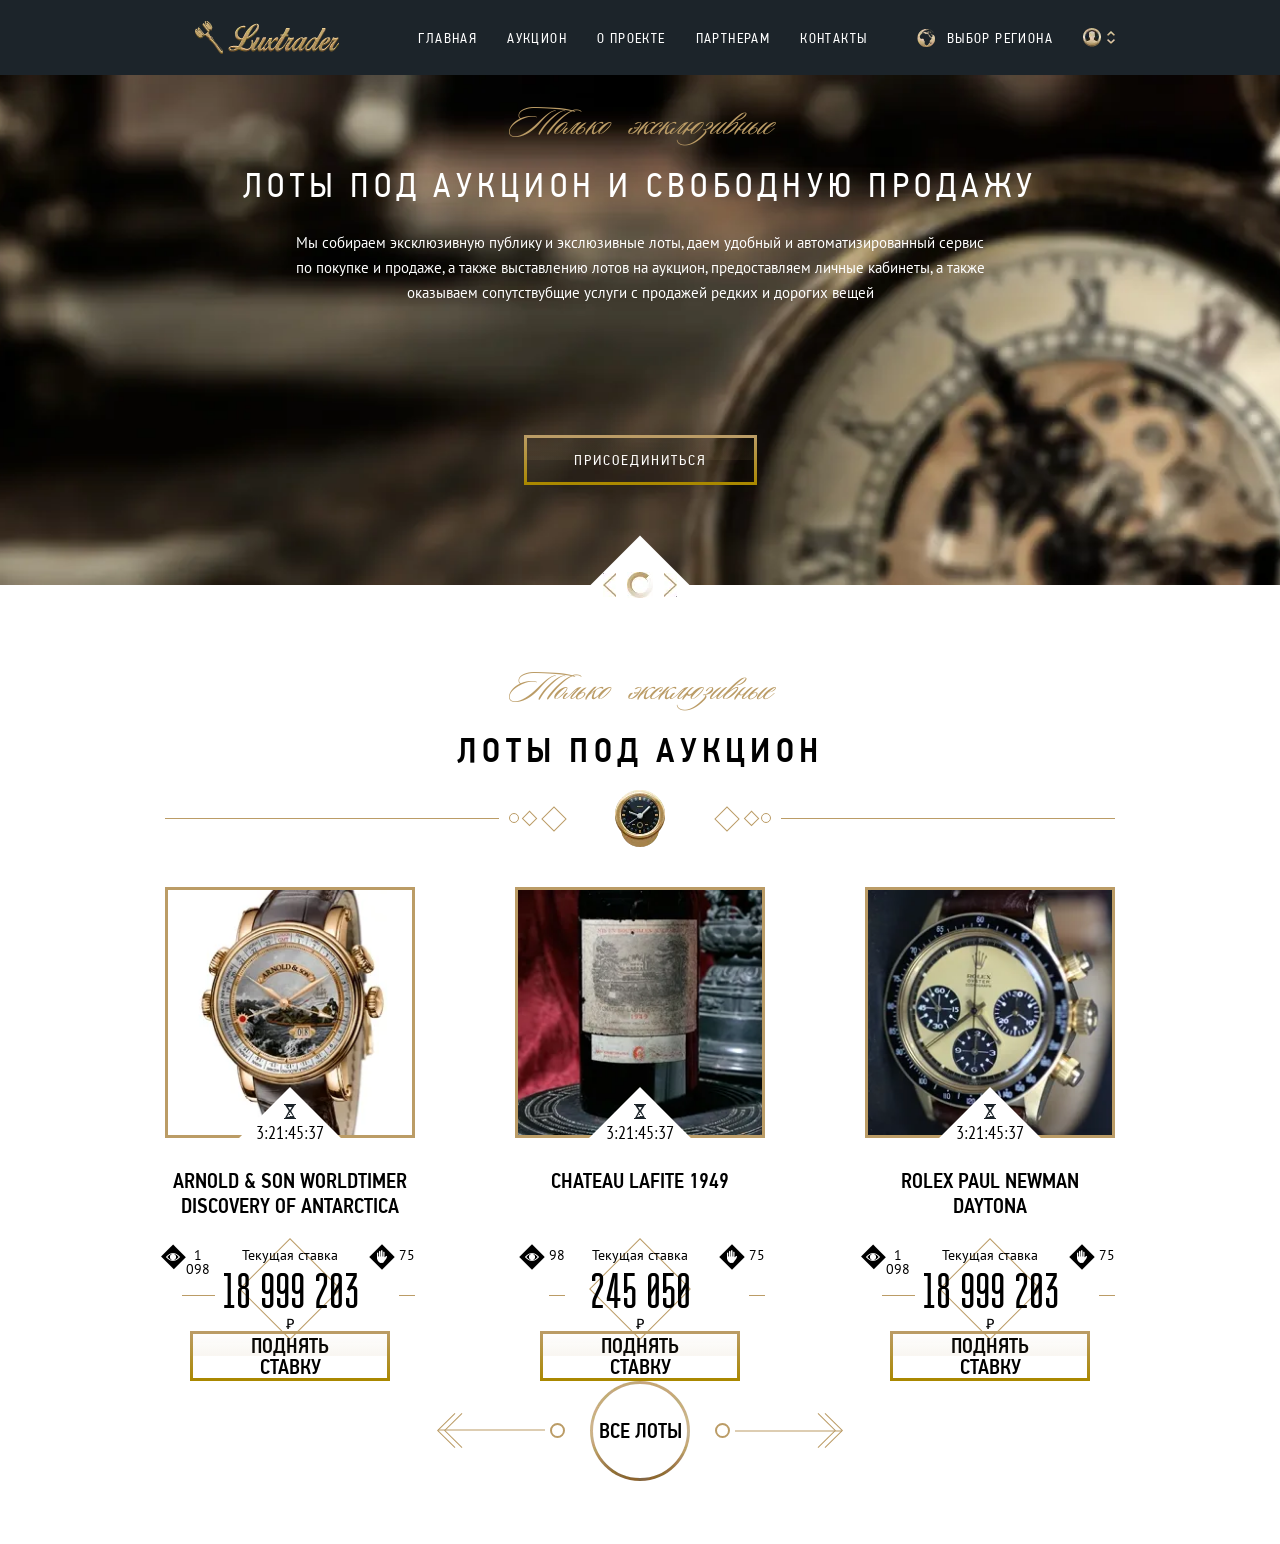
==== landing4/index.html @ 1652ad8d "commit 1" ====
<!DOCTYPE html><html lang="ru"><head>	<meta charset="utf-8">	<title>Portfolio. Landing 4. Главная</title>	<meta content="width=device-width, initial-scale=1" name="viewport">	<meta content="ie=edge" http-equiv="x-ua-compatible">	<link rel="stylesheet" href="css/style.min.css"></head><body>	<div class="wrapper">		<!-- === ЛАВНЫЙ БЛОК МЕНЮ === --><header class="header">	<!-- === задаем ограничивающий контейнер === -->	<div class="header__container _container">		<!-- === бургер переместили сюда, т.к. он должен жить вместе с блоком header -->		<div class="icon-menu">			<span></span>			<span></span>			<span></span>		</div>		<!-- === блок - логотип -->		<a href="" class="header__logo"><picture><source srcset="img/logo.webp" type="image/webp"><img src="img/logo.png" alt=""></picture></a>		<!-- === МЕНЮ -->		<div class="header__menu menu">			<nav class="menu__body">				<ul class="menu__list">					<li><a href="" class="menu__link">Главная</a></li>					<li><a href="" class="menu__link">Аукцион</a></li>					<li><a href="" class="menu__link">О проекте</a></li>					<li><a href="" class="menu__link">Партнерам</a></li>					<li><a href="" class="menu__link">Контакты</a></li>				</ul>			</nav>		</div>		<!-- === МЕНЮ -->		<!-- === БЛОК ДЕЙСТВИЙ -->		<div class="header__actions actions-header">			<!-- обернули текст в  -->			<a data-move="menu__body,1,767" href="" class="actions-header__region"><span>Выбор региона</span></a>			<!-- === ВНУТРЕННИЙ БЛОК "ПОЛЬЗОВАТЕЛЬ" -->			<div class="actions-header__user user-header">				<div class="user-header__icon">					<picture><source srcset="img/icons/user.webp" type="image/webp"><img src="img/icons/user.png" alt=""></picture>				</div>				<!-- меню стоит по контейнеру поэтому смещено вправо на 10пх -->				<ul class="user-header__menu">					<li><a href="" class="user-header__link user-header__link_1">Выбор региона</a></li>					<li><a href="" class="user-header__link user-header__link_2">Личный кабинет</a></li>					<li><a href="" class="user-header__link user-header__link_3">Мои ставки</a></li>					<li><a href="" class="user-header__link user-header__link_4">Мои лоты</a></li>				</ul>			</div>			<!-- / === БЛОК ПОЛЬЗОВАТЕЛЬ -->		</div>		<!-- === / БЛОК ДЕЙСТВИЙ -->	</div>	<!-- === / КОНТЕЙНЕР --></header>		<main class="page">			<div class="main-slider">	<div class="main-slider__body _swiper">		<div class="main-slider__item item-main-slider">			<div class="item-main-slider__content">				<div class="item-main-slider__container _container">					<div class="title">						<div class="title__item">Только эксклюзивные</div>						<div class="title__main title__main_w title__main_regular">Лоты под аукцион и свобоДную продажу</div>					</div>					<div class="item-main-slider__text">Мы собираем эксклюзивную публику и экслюзивные лоты, даем удобный и						автоматизированный сервис по покупке и продаже, а также выставлению лотов на аукцион, предоставляем						личные кабинеты, а также оказываем сопутствубщие услуги с продажей редких и дорогих вещей </div>					<a href="" class="item-main-slider__btn btn"><span							class="btn__body"><span>Присоединиться</span></span></a>				</div>			</div>			<div class="item-main-slider__bg _ibg">				<picture><source srcset="img/main_slider/01.webp" type="image/webp"><img src="img/main_slider/01.jpg" alt=""></picture>			</div>		</div>		<div class="main-slider__item item-main-slider">			<div class="item-main-slider__content">				<div class="item-main-slider__container _container">					<div class="title">						<div class="title__item">Только эксклюзивные</div>						<div class="title__main title__main_w title__main_regular">Лоты под аукцион и свобоДную продажу</div>					</div>					<div class="item-main-slider__text">Мы собираем эксклюзивную публику и экслюзивные лоты, даем удобный и						автоматизированный сервис по покупке и продаже, а также выставлению лотов на аукцион, предоставляем						личные кабинеты, а также оказываем сопутствубщие услуги с продажей редких и дорогих вещей Мы собираем						эксклюзивную публику и экслюзивные лоты, даем удобный и автоматизированный сервис по покупке и						продаже, а также выставлению лотов на аукцион, предоставляем личные кабинеты, а также оказываем						сопутствубщие услуги с продажей редких и дорогих вещей</div>					<a href="" class="item-main-slider__btn btn"><span							class="btn__body"><span>Присоединиться</span></span></a>				</div>			</div>			<div class="item-main-slider__bg _ibg">				<picture><source srcset="img/main_slider/01.webp" type="image/webp"><img src="img/main_slider/01.jpg" alt=""></picture>			</div>		</div>	</div>	<div class="main-slider__control control-main-slider">		<div class="control-main-slider__arrow control-main-slider__arrow_prev"></div>		<div class="control-main-slider__decor">			<picture><source srcset="img/icons/rotate.webp" type="image/webp"><img src="img/icons/rotate.png" alt=""></picture>		</div>		<div class="control-main-slider__arrow control-main-slider__arrow_next"></div>	</div></div>			<div class="lots">	<div class="lots__container _container">		<div class="lots__header block-header">			<div class="block-header__title title">				<div class="title__item">Только эксклюзивные</div>				<div class="title__main">Лоты под аукцион</div>			</div>			<div class="block-header__decor block-decor">				<!-- два объекта с псеводоэлементами один для наружных 2, спан для внутренних -->				<div class="block-decor__items"><span></span></div>				<div class="block-decor__icon">					<picture><source srcset="img/block-header/01.webp" type="image/webp"><img src="img/block-header/01.png" alt=""></picture>				</div>				<!-- два объекта с псеводоэлементами один для наружных 2, спан для внутренних -->				<div class="block-decor__items"><span></span>				</div>			</div>		</div>		<div class="lots__slider slider-lots">			<div class="slider-lots__body _swiper">				<!-- ===========    СЛАЙД ЛОТ    =========== -->				<div class="slider-lots__slide">					<div class="lot">						<div class="lot__header">							<a href="" class="lot__image _ibg">								<picture><source srcset="img/lots/01.webp" type="image/webp"><img src="img/lots/01.jpg" alt=""></picture>							</a>							<div class="lot__timer timer-lot">								<div class="timer-lot__icon">									<picture><source srcset="img/icons/timer.svg" type="image/webp"><img src="img/icons/timer.svg" alt=""></picture>								</div>								<div class="timer-lot__item">3:21:45:37</div>							</div>						</div>						<a href="" class="lot__title">Arnold & Son Worldtimer discovery of antarctica</a>						<div class="lot__info info-lot">							<div class="info-lot__statistic">								<div class="info-lot__icon">									<picture><source srcset="img/icons/eye.webp" type="image/webp"><img src="img/icons/eye.png" alt=""></picture>								</div>								<div class="info-lot__value">1 098</div>							</div>							<div class="info-lot__current-bet current-bet-info-lot">								<div class="current-bet-info-lot__label">Текущая ставка</div>								<div class="current-bet-info-lot__value">18 999 203</div>								<div class="current-bet-info-lot__currency">Ꝑ</div>							</div>							<div class="info-lot__statistic">								<div class="info-lot__icon">									<picture><source srcset="img/icons/hand.webp" type="image/webp"><img src="img/icons/hand.png" alt=""></picture>								</div>								<div class="info-lot__value">75</div>							</div>						</div>												<a href="" class="lot__btn btn btn_big"><span class="btn__body"><span>ПОДНЯТЬ СТАВКУ</span></span></a>					</div>				</div>				<!-- ======================================= -->				<!-- ===========    СЛАЙД ЛОТ    =========== -->				<div class="slider-lots__slide">					<div class="lot">						<div class="lot__header">							<a href="" class="lot__image _ibg">								<picture><source srcset="img/lots/02.webp" type="image/webp"><img src="img/lots/02.jpg" alt=""></picture>							</a>							<div class="lot__timer timer-lot">								<div class="timer-lot__icon">									<picture><source srcset="img/icons/timer.svg" type="image/webp"><img src="img/icons/timer.svg" alt=""></picture>								</div>								<div class="timer-lot__item">3:21:45:37</div>							</div>						</div>						<a href="" class="lot__title">Chateau Lafite 1949</a>						<div class="lot__info info-lot">							<div class="info-lot__statistic">								<div class="info-lot__icon">									<picture><source srcset="img/icons/eye.webp" type="image/webp"><img src="img/icons/eye.png" alt=""></picture>								</div>								<div class="info-lot__value">98</div>							</div>							<div class="info-lot__current-bet current-bet-info-lot">								<div class="current-bet-info-lot__label">Текущая ставка</div>								<div class="current-bet-info-lot__value">245 050</div>								<div class="current-bet-info-lot__currency">Ꝑ</div>							</div>							<div class="info-lot__statistic">								<div class="info-lot__icon">									<picture><source srcset="img/icons/hand.webp" type="image/webp"><img src="img/icons/hand.png" alt=""></picture>								</div>								<div class="info-lot__value">75</div>							</div>						</div>						<a href="" class="lot__btn btn btn_big"><span class="btn__body"><span>ПОДНЯТЬ СТАВКУ</span></span></a>					</div>				</div>				<!-- ======================================= -->				<!-- ===========    СЛАЙД ЛОТ    =========== -->				<div class="slider-lots__slide">					<div class="lot">						<div class="lot__header">							<a href="" class="lot__image _ibg">								<picture><source srcset="img/lots/03.webp" type="image/webp"><img src="img/lots/03.jpg" alt=""></picture>							</a>							<div class="lot__timer timer-lot">								<div class="timer-lot__icon">									<picture><source srcset="img/icons/timer.svg" type="image/webp"><img src="img/icons/timer.svg" alt=""></picture>								</div>								<div class="timer-lot__item">3:21:45:37</div>							</div>						</div>						<a href="" class="lot__title">Rolex Paul Newman Daytona</a>						<div class="lot__info info-lot">							<div class="info-lot__statistic">								<div class="info-lot__icon">									<picture><source srcset="img/icons/eye.webp" type="image/webp"><img src="img/icons/eye.png" alt=""></picture>								</div>								<div class="info-lot__value">1 098</div>							</div>							<div class="info-lot__current-bet current-bet-info-lot">								<div class="current-bet-info-lot__label">Текущая ставка</div>								<div class="current-bet-info-lot__value">18 999 203</div>								<div class="current-bet-info-lot__currency">Ꝑ</div>							</div>							<div class="info-lot__statistic">								<div class="info-lot__icon">									<picture><source srcset="img/icons/hand.webp" type="image/webp"><img src="img/icons/hand.png" alt=""></picture>								</div>								<div class="info-lot__value">75</div>							</div>						</div>						<a href="" class="lot__btn btn btn_big"><span class="btn__body"><span>ПОДНЯТЬ СТАВКУ</span></span></a>					</div>				</div>				<!-- ======================================= -->			</div>			<!-- ================= конец слайдера ================= -->			<!-- === слайд контроллер -->			<div class="slider-lots__control control-slider-lots">				<div class="control-slider-lots__arrow control-slider-lots__arrow_prev">					<span></span>				</div>				<a href="" class="control-slider-lots__link">Все лоты</a>				<div class="control-slider-lots__arrow control-slider-lots__arrow_next">					<span></span>				</div>			</div>		</div>	</div></div>		</main>			</div>		<!-- <script src="https://code.jquery.com/jquery-3.3.1.min.js"></script> --><script src="js/vendors.min.js"></script><script src="js/app.min.js"></script></body></html>
---- landing4/css/style.min.css ----
@charset "UTF-8";@import url(https://fonts.googleapis.com/css?family=PT+Sans:regular,italic,700&display=swap&subset=cyrillic-ext);@import url(https://fonts.googleapis.com/css?family=PT+Sans+Narrow:regular&display=swap&subset=cyrillic-ext);@font-face{font-family:BravoRGRegular;font-display:swap;src:url(../fonts/BravoRGRegular.woff) format("woff"),url(../fonts/BravoRGRegular.woff2) format("woff2");font-weight:400;font-style:normal}@font-face{font-family:ceremonious;font-display:swap;src:url(../fonts/ceremonious_one.woff) format("woff"),url(../fonts/ceremonious_one.woff2) format("woff2");font-weight:400;font-style:normal}@font-face{font-family:PFDin;font-display:swap;src:url(../fonts/pfdintextcondpro-regular.woff) format("woff"),url(../fonts/pfdintextcondpro-regular.woff2) format("woff2");font-weight:400;font-style:normal}@font-face{font-family:PFDin;font-display:swap;src:url(../fonts/pfdintextcondpro-medium.woff) format("woff"),url(../fonts/pfdintextcondpro-medium.woff2) format("woff2");font-weight:500;font-style:medium}*{padding:0;margin:0;border:0}*,:after,:before{-webkit-box-sizing:border-box;box-sizing:border-box}:active,:focus{outline:0}a:active,a:focus{outline:0}aside,footer,header,nav,section{display:block}body,html{height:100%;min-width:320px}body{line-height:1;font-family:"PT Sans";text-rendering:optimizeLegibility;-ms-text-size-adjust:100%;-moz-text-size-adjust:100%;-webkit-text-size-adjust:100%}button,input,textarea{font-family:"PT Sans"}input::-ms-clear{display:none}button{cursor:pointer}button::-moz-focus-inner{padding:0;border:0}a,a:visited{text-decoration:none}a:hover{text-decoration:none}ul li{list-style:none}img{vertical-align:top}h1,h2,h3,h4,h5,h6{font-weight:inherit;font-size:inherit}body{color:#000;font-size:14px}body.lock{overflow:hidden}.wrapper{width:100%;min-height:100%;overflow:hidden;display:-webkit-box;display:-ms-flexbox;display:flex;-webkit-box-orient:vertical;-webkit-box-direction:normal;-ms-flex-direction:column;flex-direction:column}._container{max-width:970px;margin:0 auto;padding:0 10px 0 10px}.page{padding:75px 0 0 0;-webkit-box-flex:1;-ms-flex:1 1 auto;flex:1 1 auto}.title{text-align:center}.title__item{font-family:ceremonious;color:#bb9c66;font-size:40px;margin:0 0 .5em 0}.title__main{font-family:PFDin;letter-spacing:5.25px;font-size:35px;text-transform:uppercase;font-weight:500;line-height:calc(40 / 35)}.title__main_regular{font-weight:400}.title__main_w{color:#fff}.block-header__title{margin-bottom:20px}.block-decor{display:-webkit-box;display:-ms-flexbox;display:flex;-webkit-box-align:center;-ms-flex-align:center;align-items:center}.block-decor__items{-webkit-box-flex:1;-ms-flex:1 1 auto;flex:1 1 auto;display:-webkit-box;display:-ms-flexbox;display:flex;-webkit-box-align:center;-ms-flex-align:center;align-items:center}.block-decor__items:before{content:"";height:1px;width:100%;background-color:#bb9c66;-webkit-box-flex:1;-ms-flex:1 1 auto;flex:1 1 auto}.block-decor__items:after{content:"";width:18px;height:18px;border:1px solid #bb9c66;-webkit-transform:rotate(-45deg);-ms-transform:rotate(-45deg);transform:rotate(-45deg);-webkit-box-flex:0;-ms-flex:0 0 18px;flex:0 0 18px;margin:0 5px 0 5px}.block-decor__items span{display:-webkit-box;display:-ms-flexbox;display:flex;-webkit-box-align:center;-ms-flex-align:center;align-items:center;margin:0 5px}.block-decor__items span:before{content:"";height:10px;width:10px;border-radius:50%;border:1px solid #bb9c66;-webkit-box-flex:0;-ms-flex:0 0 10px;flex:0 0 10px;margin:0 5px 0 5px}.block-decor__items span:after{content:"";width:10.8px;height:10.8px;border:1px solid #bb9c66;-webkit-transform:rotate(-45deg);-ms-transform:rotate(-45deg);transform:rotate(-45deg);-webkit-box-flex:0;-ms-flex:0 0 10.8px;flex:0 0 10.8px}.block-decor__items:last-child{-webkit-box-orient:horizontal;-webkit-box-direction:reverse;-ms-flex-direction:row-reverse;flex-direction:row-reverse}.block-decor__items:last-child span{-webkit-box-orient:horizontal;-webkit-box-direction:reverse;-ms-flex-direction:row-reverse;flex-direction:row-reverse}.block-decor__icon{text-align:center;-webkit-box-flex:0;-ms-flex:0 0 145px;flex:0 0 145px}.block-decor__icon img{max-width:70px}.row:after{display:block;content:"";clear:both}.rub:after{content:"₽"}.noselect{-webkit-touch-callout:none;-webkit-user-select:none;-moz-user-select:none;-ms-user-select:none;user-select:none}ol.counter{list-style-type:none;counter-reset:item}ol.counter li{position:relative;padding:0 0 0 45px}ol.counter li:before{counter-increment:item;content:counter(item);position:absolute;left:0;top:0;color:#818181;font-size:14px;font-weight:700;text-align:center;line-height:26px;border-radius:50%;width:28px;height:28px;border:1px solid #4274bb}.ellipsis{display:block;overflow:hidden;width:100%;white-space:nowrap;-o-text-overflow:ellipsis;text-overflow:ellipsis}.es{overflow:hidden;white-space:nowrap;-o-text-overflow:ellipsis;text-overflow:ellipsis}.table{display:table;font-size:0;width:100%}.trow{display:table-row}.cell{display:table-cell}.cell.full{width:100%}._ibg{position:relative}._ibg img{position:absolute;width:100%;height:100%;top:0;left:0;-o-object-fit:cover;object-fit:cover}body.ie ._ibg{background-position:center;background-size:cover;background-repeat:no-repeat}body.ie ._ibg img{width:0;height:0;opacity:0;visibility:hidden}.video{position:relative;overflow:hidden;height:0;padding-bottom:56.25%}.video embed,.video iframe,.video object,.video video{position:absolute;top:0;left:0;width:100%;height:100%}.videobg embed,.videobg iframe,.videobg object,.videobg video{position:fixed;top:50%;left:50%;min-width:100%;min-height:100%;width:auto;height:auto;z-index:-100;-webkit-transform:translateX(-50%) translateY(-50%);-ms-transform:translateX(-50%) translateY(-50%);transform:translateX(-50%) translateY(-50%);background-size:cover}.moretext{overflow:hidden}.moretext__more{cursor:pointer}.moretext__more span{font-style:normal}.moretext__more span:first-child{display:block}.moretext__more span:last-child{display:none}.moretext__more.active span{font-style:normal}.moretext__more.active span:first-child{display:none}.moretext__more.active span:last-child{display:block}.graystyle{-webkit-transition:all .8s ease 0s;-o-transition:all .8s ease 0s;transition:all .8s ease 0s;filter:grayscale(1);-webkit-filter:grayscale(1);-moz-filter:grayscale(1);-o-filter:grayscale(1)}.graystyleoff{filter:grayscale(0);-webkit-filter:grayscale(0);-moz-filter:grayscale(0);-o-filter:grayscale(0)}.slick-slider{position:relative}.slick-slider .slick-list,.slick-slider .slick-track{-webkit-transform:translate3d(0,0,0);-ms-transform:translate3d(0,0,0);transform:translate3d(0,0,0)}.slick-slider .slick-list{position:relative;overflow:hidden;width:100%}.slick-slider .slick-track{position:relative;width:100%;display:-webkit-box;display:-ms-flexbox;display:flex;font-size:0}.slick-slider .slick-slide{position:relative}.tab__item{display:none}.tab__item.active{display:block}.mirror{-webkit-transform:scale(-1,1);-ms-transform:scale(-1,1);transform:scale(-1,1)}.nicescroll-rails{z-index:1000!important}.gm-style-iw-t{opacity:0}.baloon{opacity:1;right:-7px!important;bottom:80px!important}.baloon button{display:none!important}.baloon:after{display:none!important}.baloon-style{display:none}.baloon-content.gm-style-iw{opacity:1;border-radius:0!important;max-width:300px!important;padding:0!important;left:0!important;width:100%!important;overflow:visible!important}.baloon-content.gm-style-iw>.gm-style-iw-d{overflow:hidden!important;max-width:none!important}.baloon-content.gm-style-iw:after{display:none!important}.baloon-close{top:18px!important}.form-row{display:-webkit-box;display:-ms-flexbox;display:flex;font-size:0;margin:0 -15px}.form__column{padding:0 15px}.btn{position:relative;display:inline-block}.btn:after,.btn:before{position:absolute;left:0;width:100%;height:3px;content:""}.btn:before{top:0;background-color:#bb9c66}.btn:after{bottom:0;background-color:#a80}.btn__body:after,.btn__body:before{content:"";position:absolute;top:0;height:100%;width:3px;background-image:-webkit-gradient(linear,left bottom,left top,from(#a80),to(#bb9c66));background-image:-o-linear-gradient(bottom,#a80 0,#bb9c66 100%);background-image:linear-gradient(to top,#a80 0,#bb9c66 100%)}.btn__body:before{left:0}.btn__body:after{right:0}.btn__body span{color:#fff;font-size:15px;font-family:PFDin;text-transform:uppercase;letter-spacing:2px;display:-webkit-box;display:-ms-flexbox;display:flex;-webkit-box-pack:center;-ms-flex-pack:center;justify-content:center;-webkit-box-align:center;-ms-flex-align:center;align-items:center;padding:0 50px;position:relative;min-height:50px}.btn__body span:after{content:"";height:50%;opacity:.09;-webkit-transition:all .5s ease 0s;-o-transition:all .5s ease 0s;transition:all .5s ease 0s;background-image:-webkit-gradient(linear,left bottom,left top,from(#bb9c66),to(rgba(187,156,102,0)));background-image:-o-linear-gradient(bottom,#bb9c66 0,rgba(187,156,102,0) 100%);background-image:linear-gradient(to top,#bb9c66 0,rgba(187,156,102,0) 100%);top:0;left:0;position:absolute;width:100%}.btn_big .btn__body span{letter-spacing:0;font-size:21px;color:#000;font-weight:500}.btn.fw{width:100%}.select-block{position:relative}.select__label{z-index:2;position:absolute;top:-8px;background-color:#f7f7f7;padding:0 5px;color:#979797;font-weight:600;font-size:13px;line-height:16px;left:20px}.select{position:relative;cursor:pointer}.select .select-title{z-index:1;width:100%;height:55px;border:1px solid #dedede;position:relative;background-color:#fff}.select .select-title__arrow{position:absolute;top:0;right:0;width:45px;height:100%;background:url(../img/icons/select-arrow.svg) center no-repeat}.select .select-title__value{color:#000;font-weight:700;font-size:18px;line-height:53px;display:block;overflow:hidden;padding:0 45px 0 25px;white-space:nowrap;text-transform:none;-o-text-overflow:ellipsis;text-overflow:ellipsis}.select .select-options{position:absolute;z-index:10;top:54px;display:none;overflow:hidden;min-width:100%;background-color:#fff;border:1px solid #dedede;padding:10px 20px 10px 25px}.select .select-options-scroll{max-height:80px;overflow:auto}.select .select-options-list{padding:0}.select .select-options__value{color:#000;font-size:20px;margin:0 0 15px 0}.select .select-options__value:last-child{margin:0}.select .select-options__value:hover{color:#000}input[type=email],input[type=tel],input[type=text],textarea{-webkit-appearance:none;-moz-appearance:none;appearance:none}.input{border-radius:0!important;width:100%;display:block;padding:0 20px}textarea.input{resize:none;padding:0 0}.check{position:relative;padding-left:25px;color:#5f5f5f;line-height:18px;cursor:pointer}.check input{display:none}.check:before{content:"";left:0;top:0;width:18px;height:18px;border:1px solid #a3a3a3;position:absolute}.check.active:before{background:url(../img/icons/check.png) center no-repeat}.option{position:relative;cursor:pointer;padding-left:25px;line-height:16px;margin-bottom:10px;font-size:15px;font-weight:300}.option:last-child{margin-bottom:0}.option input{display:none}.option:before{position:absolute;left:0;top:0;width:16px;height:16px;content:"";border:1px solid #7f7f7f;border-radius:50%}.option.active:before{background:url(../img/icons/option.png) center no-repeat}.rating-block{display:table;font-size:0}.rating{display:inline-block;position:relative;vertical-align:middle}.rating.edit .star{cursor:pointer}.rating .star{width:17px;height:14px;display:inline-block;position:relative;z-index:3}.rating__line{position:absolute;width:85px;height:14px;top:0;left:0;background:url(../img/icons/bg_rating.svg) 0 0 no-repeat;z-index:1;background-size:85px 100%}.rating__activeline{position:absolute;width:0;height:14px;top:0;left:0;background:url(../img/icons/bg_rating_active.svg) 0 0 no-repeat;z-index:2;background-size:85px 100%}.rating__value{display:inline-block;color:#1b3139;font-size:14px;line-height:13px;vertical-align:middle}.quantity{position:relative;width:73px;height:47px;border:1px solid #cfcfcf;background-color:#fff}.quantity__input{height:45px;width:50px;text-align:center;color:#101010;font-weight:300}.quantity__btn{position:absolute;top:11px;right:15px;cursor:pointer}.quantity__btn:before{font-size:25px;display:inline-block;line-height:10px;color:#a9a9a9}.quantity__btn:hover:before{color:#da0005}.quantity__btn.dwn{top:25px}.category-params-item-price-table{margin-bottom:25px}.category-params-item-price-table .cell:first-child{padding-right:15px;position:relative}.category-params-item-price-table .cell:first-child:after{content:"-";position:absolute;right:-4px;top:8px;font-size:20px}.category-params-item-price-table .cell:last-child{padding-left:15px}.category-params-item-price-table .cell input{height:37px;border:2px solid #393939;background-color:#fff;text-align:center;font-size:12px;color:#393939;font-weight:500;width:100%}.category-params-item-price-range{margin:0 12px 40px 12px;background-color:#c9cecf;height:2px;position:relative}.category-params-item-price-range .ui-slider-range{background-color:#000;height:2px;position:relative}.category-params-item-price-range .ui-slider-handle{width:23px;height:28px;border:3px solid #fbfbfb;background-color:#ea5922;display:block;position:absolute;top:-14px;margin-left:-12px;cursor:pointer}.category-params-item-price-range .ui-slider-handle span{position:absolute;bottom:-18px;left:50%;width:50px;text-align:center;font-size:10px;margin-left:-25px;font-weight:500;color:#94a6aa}.form__info{position:absolute;width:60px;height:60px;right:0;top:0;line-height:60px;text-align:center;color:#888;z-index:2;font-size:14px}.form-range-line{position:relative;height:5px;border-radius:0 0 4px 4px;background-color:#e0e0e0;margin:-2px 0 0 0}.form-range-line .ui-slider-range{background-color:#093454;height:5px;position:absolute;top:0;left:0;border-radius:0 0 4px 4px}.form-range-line .ui-slider-handle{background:url(../img/icons/range.svg) 0 0 no-repeat;width:28px;height:28px;position:absolute;margin:-9px 0 0 -14px;top:0;left:0;cursor:pointer}.form-range-line .ui-state-hover{background:url(../img/icons/range_a.svg) 0 0 no-repeat}.form-range-values{display:-webkit-box;display:-ms-flexbox;display:flex;font-size:0;-webkit-box-pack:justify;-ms-flex-pack:justify;justify-content:space-between;padding:14px 0 0 0}.form-range-values__item{font-size:12px;color:#888}.header{background-color:#1c242a;position:fixed;width:100%;top:0;left:0;z-index:50}.header__container{position:relative;display:-webkit-box;display:-ms-flexbox;display:flex;-webkit-box-align:center;-ms-flex-align:center;align-items:center;height:75px}.header__logo{position:relative;z-index:2;width:144px}.menu{padding:0 0 0 3.15789%;-webkit-box-flex:1;-ms-flex:1 1 auto;flex:1 1 auto}.menu__list{display:-webkit-box;display:-ms-flexbox;display:flex;-webkit-box-pack:center;-ms-flex-pack:center;justify-content:center}.menu__list li{margin:0 15px}.actions-header__region,.menu__link{font-family:PFDin;text-transform:uppercase;letter-spacing:1.4px;color:#fff;-webkit-transition:color .3s ease 0s;-o-transition:color .3s ease 0s;transition:color .3s ease 0s}._active.actions-header__region,.menu__link._active{color:#bb9c66}.icon-menu{position:relative;width:30px;height:18px;cursor:pointer;z-index:5}.actions-header{display:-webkit-box;display:-ms-flexbox;display:flex;-webkit-box-align:center;-ms-flex-align:center;align-items:center}.actions-header__region{position:relative;z-index:2;padding:0 0 0 30px;line-height:18px;min-width:18px;min-height:18px;background:url(../img/icons/globe.png) left no-repeat}.actions-header__user{margin:0 0 0 30px}.user-header__icon{position:relative;z-index:2;cursor:pointer}.user-header__menu{opacity:0;visibility:hidden;position:absolute;-webkit-transition:all .8s ease 0s;-o-transition:all .8s ease 0s;transition:all .8s ease 0s;top:88px;right:0;background-color:#1c242a;padding:20px;min-width:175px}.user-header__menu li{margin:0 0 8px 0}.user-header__menu li:last-child{margin:0}.user-header__menu._active{top:78px;opacity:1;visibility:visible}.user-header__link{color:#fff;padding:0 0 0 30px;display:inline-block;line-height:18px}.user-header__link_1{background:url(../img/icons/menu/01.png) 1px center no-repeat}.user-header__link_2{background:url(../img/icons/menu/02.png) left center no-repeat}.user-header__link_3{background:url(../img/icons/menu/03.png) 4px center no-repeat}.user-header__link_4{background:url(../img/icons/menu/04.png) left center no-repeat}._swiper{overflow:hidden}._swiper>div{width:100%;height:100%;-webkit-box-sizing:content-box;box-sizing:content-box;display:-webkit-box;display:-ms-flexbox;display:flex;-webkit-box-align:start;-ms-flex-align:start;align-items:flex-start;position:relative;transition-property:-webkit-transform;-webkit-transition-property:-webkit-transform;-o-transition-property:transform;transition-property:transform;transition-property:transform,-webkit-transform}.swiper-container-initialized .swiper-slide{-ms-flex-negative:0;flex-shrink:0}.swiper-container-android .swiper-slide,.swiper-container-android .swiper-wrapper{-webkit-transform:translate3d(0,0,0);transform:translate3d(0,0,0)}.swiper-button-lock{display:none!important}.main-slider{position:relative}.main-slider .swiper-wrapper{-webkit-box-align:stretch;-ms-flex-align:stretch;align-items:stretch}.main-slider__control{position:absolute;left:50%;width:100px;height:100px;bottom:0;-webkit-transform:translate(-50%,50%);-ms-transform:translate(-50%,50%);transform:translate(-50%,50%);display:-webkit-box;display:-ms-flexbox;display:flex;-webkit-box-pack:center;-ms-flex-pack:center;justify-content:center;-webkit-box-align:center;-ms-flex-align:center;align-items:center}.main-slider__control:after{content:"";background-color:#fff;position:absolute;width:70%;height:70%;top:50%;left:50%;-webkit-transform:translate(-50%,-50%) rotate(-45deg);-ms-transform:translate(-50%,-50%) rotate(-45deg);transform:translate(-50%,-50%) rotate(-45deg)}.item-main-slider{text-align:center;padding-top:30px;padding-bottom:100px;position:relative}.item-main-slider__content{position:relative;z-index:2;height:100%}.item-main-slider__container{height:100%;display:-webkit-box;display:-ms-flexbox;display:flex;-webkit-box-orient:vertical;-webkit-box-direction:normal;-ms-flex-direction:column;flex-direction:column;-webkit-box-align:center;-ms-flex-align:center;align-items:center}.item-main-slider__bg{position:absolute;width:100%;height:100%;top:0;left:0}.item-main-slider__text{max-width:700px;margin:25px auto 0 auto;color:#fff;font-size:15px;-webkit-box-flex:1;-ms-flex:1 1 auto;flex:1 1 auto;line-height:calc(25 / 15)}.item-main-slider__btn{margin-top:55px}.control-main-slider__arrow{position:relative;z-index:2;background:url(../img/icons/sl-arrow.png) 0 0 no-repeat;width:14px;height:24px;cursor:pointer}.control-main-slider__arrow_next{-webkit-transform:rotate(-180deg);-ms-transform:rotate(-180deg);transform:rotate(-180deg)}.control-main-slider__decor{position:relative;z-index:2;margin:0 10px;-webkit-animation:rotate 5s infinite linear;animation:rotate 5s infinite linear}@-webkit-keyframes rotate{100%{-webkit-transform:rotate(360deg);transform:rotate(360deg)}}@keyframes rotate{100%{-webkit-transform:rotate(360deg);transform:rotate(360deg)}}.lots{padding:85px 0 63px 0}.lots__header{margin:0 0 40px 0}.slider-lots__body{margin:0 -50px}.slider-lots__body .swiper-wrapper{-webkit-box-align:stretch;-ms-flex-align:stretch;align-items:stretch}.slider-lots__slide{padding:0 50px}.control-slider-lots{display:-webkit-box;display:-ms-flexbox;display:flex;-webkit-box-pack:center;-ms-flex-pack:center;justify-content:center;-ms-flex-item-align:center;align-self:center;cursor:pointer}.control-slider-lots__arrow{display:-webkit-box;display:-ms-flexbox;display:flex;-webkit-box-align:center;-ms-flex-align:center;align-items:center}.control-slider-lots__arrow span{background:url(../img/icons/sl-arrow.svg) 0 0 no-repeat;width:108px;height:35px;-webkit-box-flex:0;-ms-flex:0 0 108px;flex:0 0 108px}.control-slider-lots__arrow:after{content:"";margin:0 5px;width:15px;height:15px;border-radius:50%;border:2px solid #bb9c66}.control-slider-lots__arrow:last-child{-webkit-box-orient:horizontal;-webkit-box-direction:reverse;-ms-flex-direction:row-reverse;flex-direction:row-reverse}.control-slider-lots__arrow:last-child span{-webkit-transform:rotate(-180deg);-ms-transform:rotate(-180deg);transform:rotate(-180deg)}.control-slider-lots__link{background:url(../img/icons/circle.png) 0 0 no-repeat;width:100px;-webkit-box-flex:0;-ms-flex:0 0 100px;flex:0 0 100px;height:100px;display:-webkit-box;display:-ms-flexbox;display:flex;-webkit-box-pack:center;-ms-flex-pack:center;justify-content:center;-webkit-box-align:center;-ms-flex-align:center;align-items:center;font-size:21px;color:#000;font-weight:500;font-family:PFDin;text-transform:uppercase;margin:0 20px}.lot{text-align:center;display:-webkit-box;display:-ms-flexbox;display:flex;-webkit-box-orient:vertical;-webkit-box-direction:normal;-ms-flex-direction:column;flex-direction:column;height:100%}.lot__header{text-align:center;margin-bottom:30px;position:relative}.lot__image{display:block;border:3px solid #bb9c66;padding:0 0 98% 0}.lot__title{font-size:21px;line-height:calc(25 / 21);font-weight:500;color:#000;text-transform:uppercase;font-family:PFDin;-webkit-box-flex:1;-ms-flex:1 1 auto;flex:1 1 auto;position:relative;z-index:2;margin:0 0 1.42857em 0}.lot__btn{margin:0 25px}.timer-lot{-webkit-transform:translate(-50%,50%);-ms-transform:translate(-50%,50%);transform:translate(-50%,50%);height:72px;width:72px;display:-webkit-inline-box;display:-ms-inline-flexbox;display:inline-flex;-webkit-box-orient:vertical;-webkit-box-direction:normal;-ms-flex-direction:column;flex-direction:column;-webkit-box-align:center;-ms-flex-align:center;align-items:center;padding-top:2px;position:absolute;left:50%;bottom:0}.timer-lot div{position:relative;z-index:2}.timer-lot:before{content:"";background-color:#fff;width:100%;height:100%;position:absolute;top:0;left:0;-webkit-transform:rotate(-45deg);-ms-transform:rotate(-45deg);transform:rotate(-45deg)}.timer-lot__icon{margin-bottom:5px}.timer-lot__item{font-family:"PT Sans Narrow";font-size:18px}.info-lot{display:-webkit-box;display:-ms-flexbox;display:flex}.info-lot__statistic{margin:0 0 35px 0;-webkit-box-flex:0;-ms-flex:0 0 50px;flex:0 0 50px;display:-webkit-box;display:-ms-flexbox;display:flex;text-align:center}.info-lot__icon{width:18px;height:18px;margin:0 auto 10px auto;position:relative;display:-webkit-inline-box;display:-ms-inline-flexbox;display:inline-flex;-webkit-box-pack:center;-ms-flex-pack:center;justify-content:center;-webkit-box-align:center;-ms-flex-align:center;align-items:center}.info-lot__icon picture{position:relative;z-index:2;display:-webkit-box;display:-ms-flexbox;display:flex;-webkit-box-pack:center;-ms-flex-pack:center;justify-content:center;-webkit-box-align:center;-ms-flex-align:center;align-items:center}.info-lot__icon:after{content:"";width:100%;height:100%;position:absolute;-webkit-transform:rotate(-45deg);-ms-transform:rotate(-45deg);transform:rotate(-45deg);background-color:#000}.info-lot__value{font-size:14px;padding:0 0 5px 0;border-bottom:1px solid #bb9c66}.info-lot__current-bet{-webkit-box-flex:1;-ms-flex:1 1 auto;flex:1 1 auto}.current-bet-info-lot{padding:0 5px;position:relative}.current-bet-info-lot div{position:relative;z-index:2}.current-bet-info-lot:after{content:"";position:absolute;width:72px;height:72px;top:50%;left:50%;-webkit-transform:translate(-50%,-50%) rotate(45deg);-ms-transform:translate(-50%,-50%) rotate(45deg);transform:translate(-50%,-50%) rotate(45deg);border:1px solid #bb9c66}.current-bet-info-lot__label{margin:0 0 5px 0}.current-bet-info-lot__value{font-family:BravoRGRegular;font-size:50px;white-space:nowrap}@media (min-width:991.98px){.actions-header__region:hover,.menu__link:hover{text-decoration:underline}.user-header__link:hover{text-decoration:underline}}@media (min-width:992px){.btn:hover .btn__body span:after{height:100%;-webkit-transition:all .6s ease 0s;-o-transition:all .6s ease 0s;transition:all .6s ease 0s;opacity:.4}}@media (max-width:890px){.actions-header__region{padding:0}.actions-header__region span{display:none}.actions-header__user{margin-left:15px}}@media (max-width:767.98px){.title__main{font-size:30px}.block-decor__icon{-webkit-box-flex:0;-ms-flex:0 0 95px;flex:0 0 95px}.form__info{width:50px;height:50px;line-height:50px}.header__container{-webkit-box-pack:justify;-ms-flex-pack:justify;justify-content:space-between}.header__logo{position:absolute;left:50%;top:50%;-webkit-transform:translate(-50%,-50%);-ms-transform:translate(-50%,-50%);transform:translate(-50%,-50%)}.menu{-webkit-box-flex:0;-ms-flex:0 0 auto;flex:0 0 auto}.menu__body{background-color:rgba(28,36,42,.98);position:fixed;width:100%;height:100%;left:0;top:0;overflow:auto;padding:120px 0 20px 0;opacity:0;visibility:hidden;-webkit-transition:all .5s ease 0s;-o-transition:all .5s ease 0s;transition:all .5s ease 0s;text-align:center}.menu__body:after{content:"";background-color:#1c242a;position:fixed;top:0;left:0;width:100%;height:75px}.menu__body._active{opacity:1;visibility:visible}.menu__list{display:block}.menu__list li{margin:0 0 30px 0}.menu__list li:last-child{margin:0}.actions-header__region,.menu__link{font-size:30px}.icon-menu{position:relative;width:30px;height:18px;cursor:pointer;z-index:5}.icon-menu span{-webkit-transition:all .3s ease 0s;-o-transition:all .3s ease 0s;transition:all .3s ease 0s;top:7.5px;left:0;position:absolute;width:100%;height:3px;background-color:#a80}.icon-menu span:first-child{top:0}.icon-menu span:last-child{top:auto;bottom:0}.icon-menu._active span{-ms-transform:scale(0);-webkit-transform:scale(0);transform:scale(0)}.icon-menu._active span:first-child{-ms-transform:rotate(-45deg);-webkit-transform:rotate(-45deg);transform:rotate(-45deg);top:7.5px}.icon-menu._active span:last-child{-ms-transform:rotate(45deg);-webkit-transform:rotate(45deg);transform:rotate(45deg);bottom:7.5px}.actions-header__region{margin-top:50px;padding-left:30px;display:inline-block}.actions-header__region span{display:inline-block}.user-header__menu{width:100%}.main-slider .swiper-wrapper{-webkit-box-align:start;-ms-flex-align:start;align-items:flex-start}}.webp .check.active:before{background:url(../img/icons/check.webp) center no-repeat}.webp .option.active:before{background:url(../img/icons/option.webp) center no-repeat}.webp .actions-header__region{background:url(../img/icons/globe.webp) left no-repeat}.webp .user-header__link_1{background:url(../img/icons/menu/01.webp) 1px center no-repeat}.webp .user-header__link_2{background:url(../img/icons/menu/02.webp) left center no-repeat}.webp .user-header__link_3{background:url(../img/icons/menu/03.webp) 4px center no-repeat}.webp .user-header__link_4{background:url(../img/icons/menu/04.webp) left center no-repeat}.webp .control-main-slider__arrow{background:url(../img/icons/sl-arrow.webp) 0 0 no-repeat}.webp .control-slider-lots__link{background:url(../img/icons/circle.webp) 0 0 no-repeat}
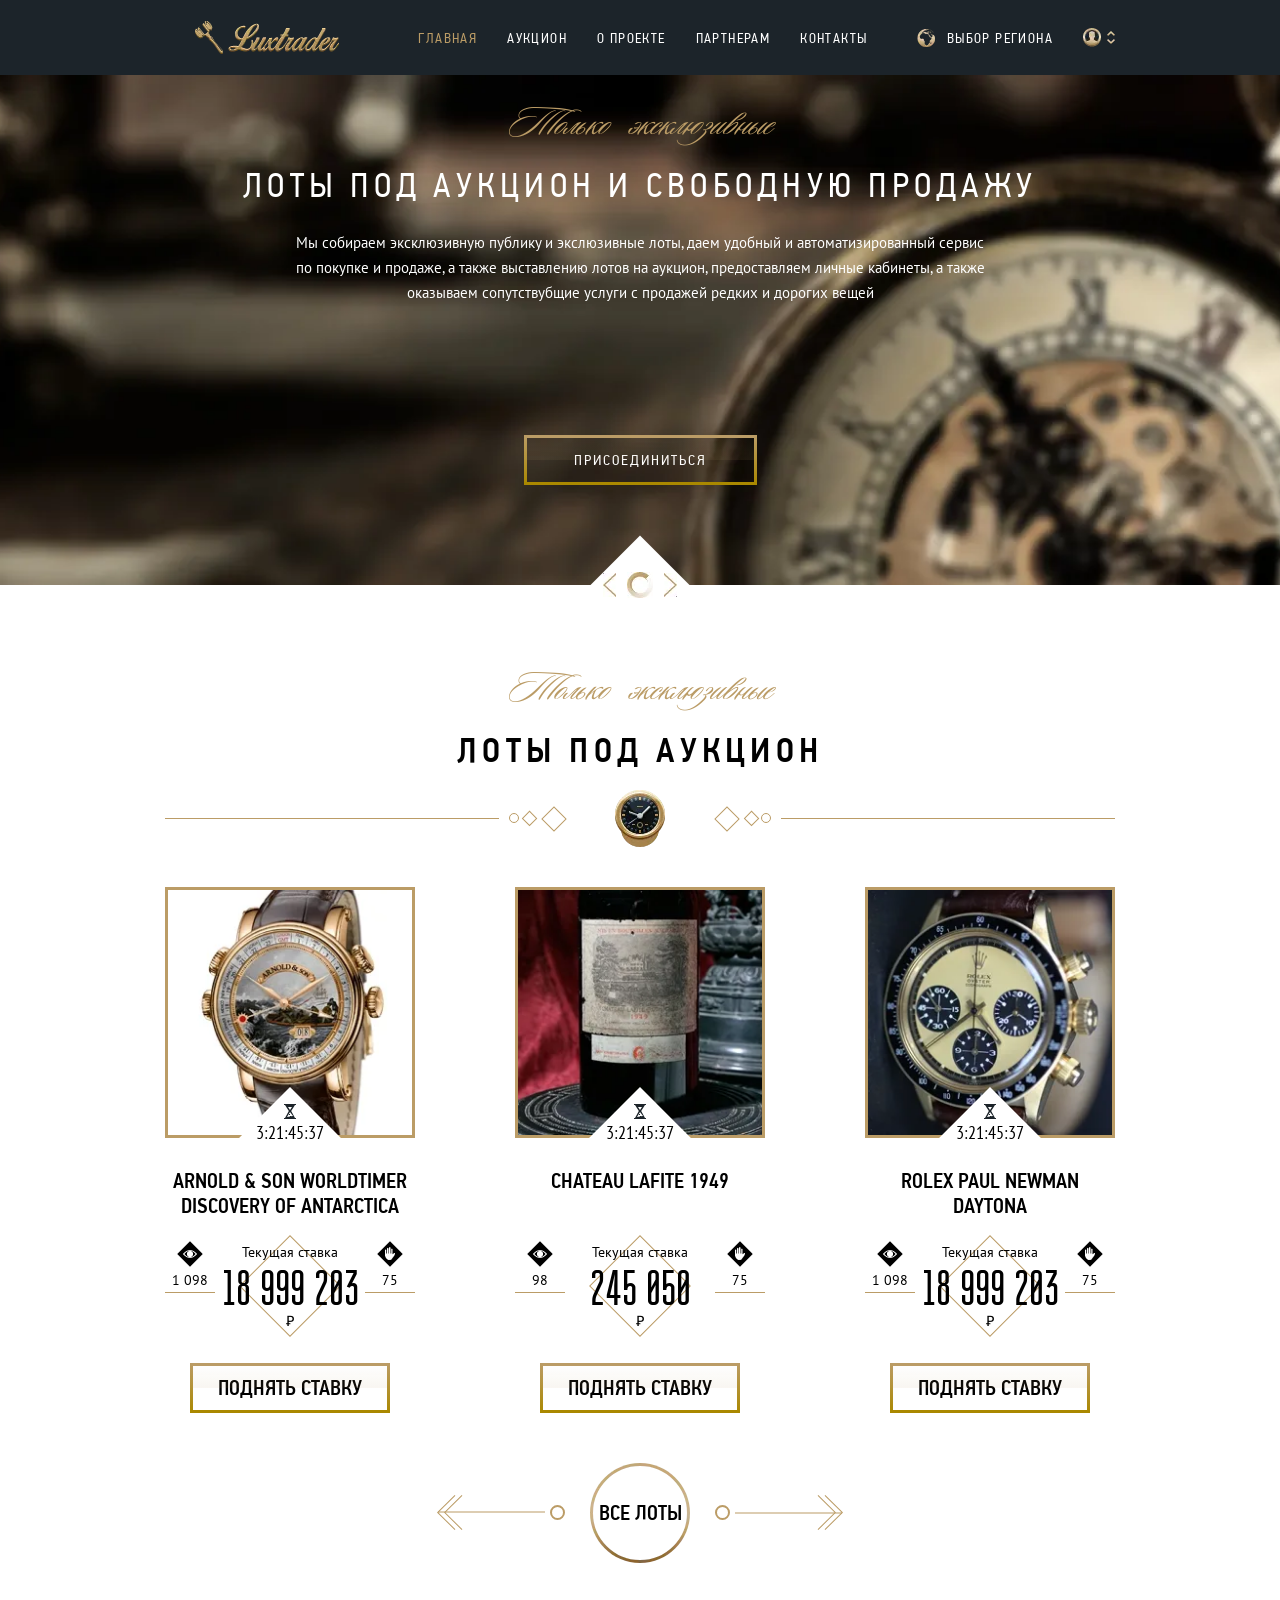
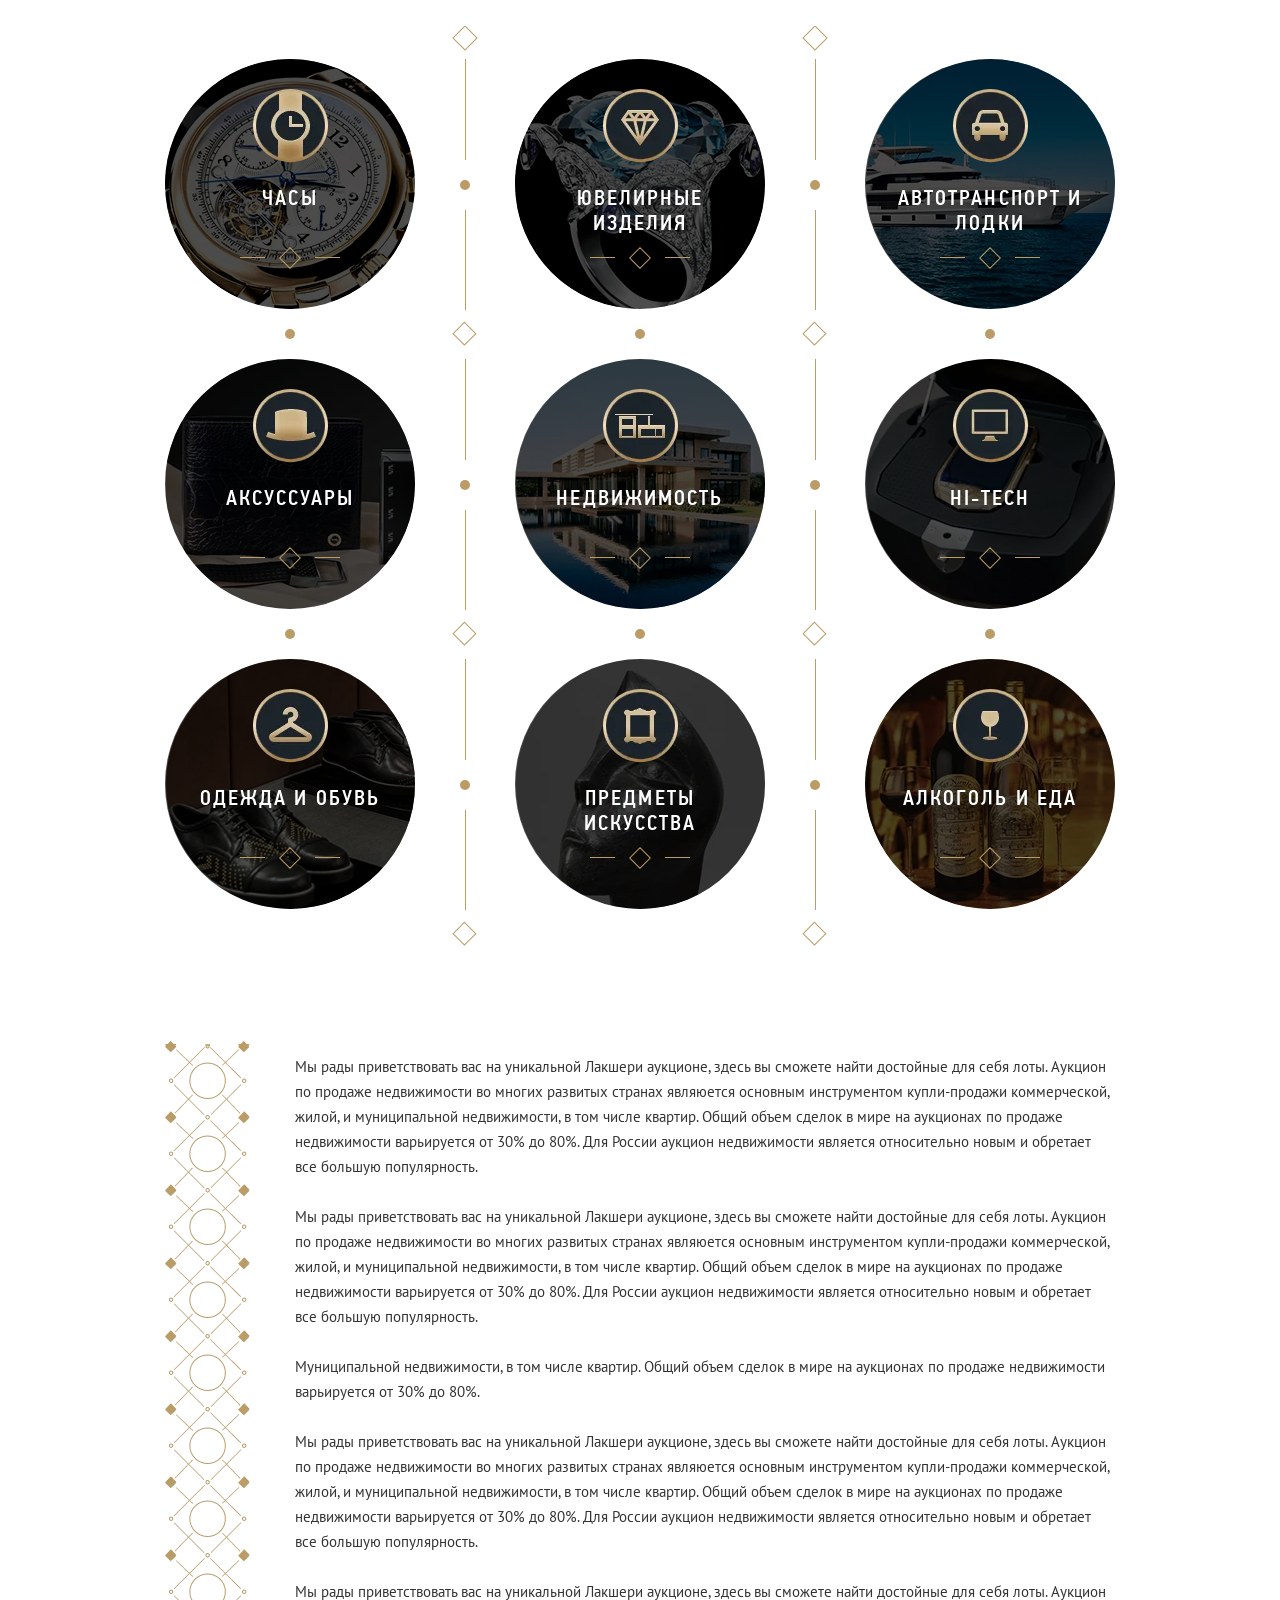
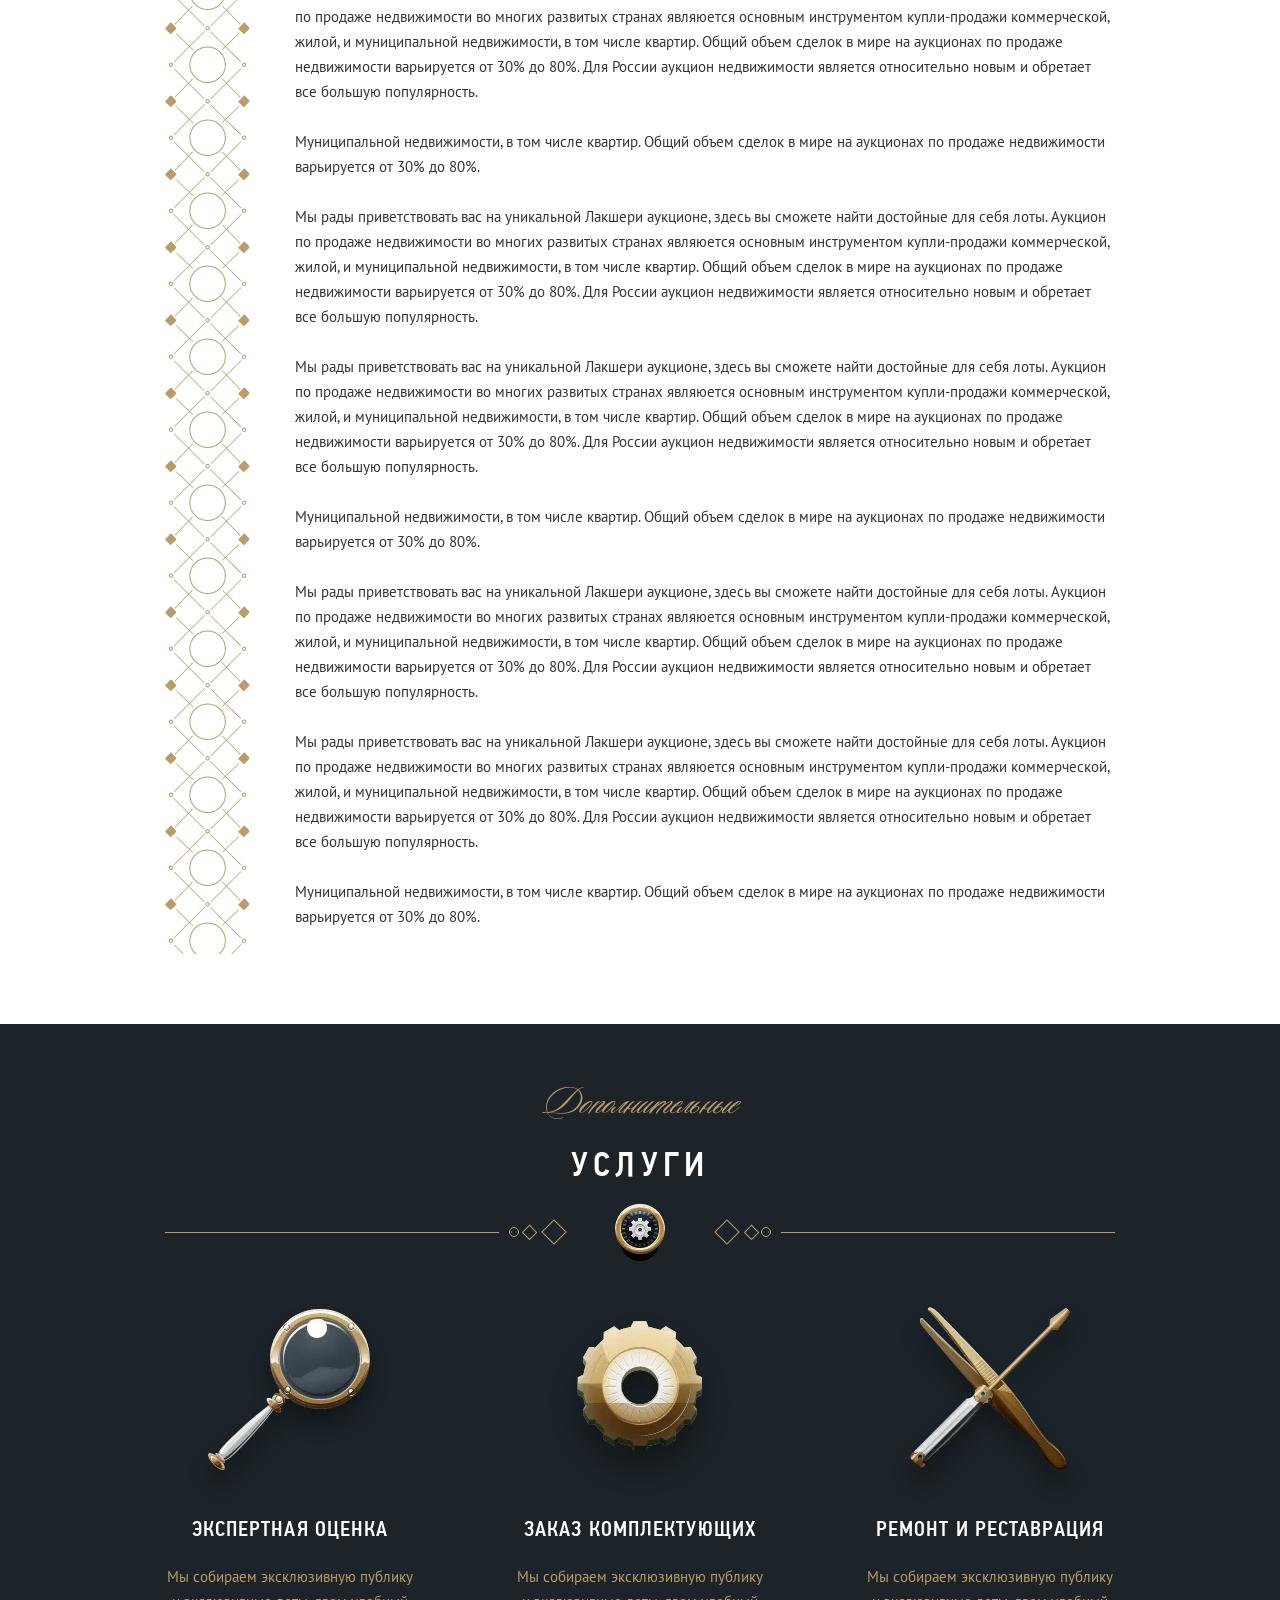
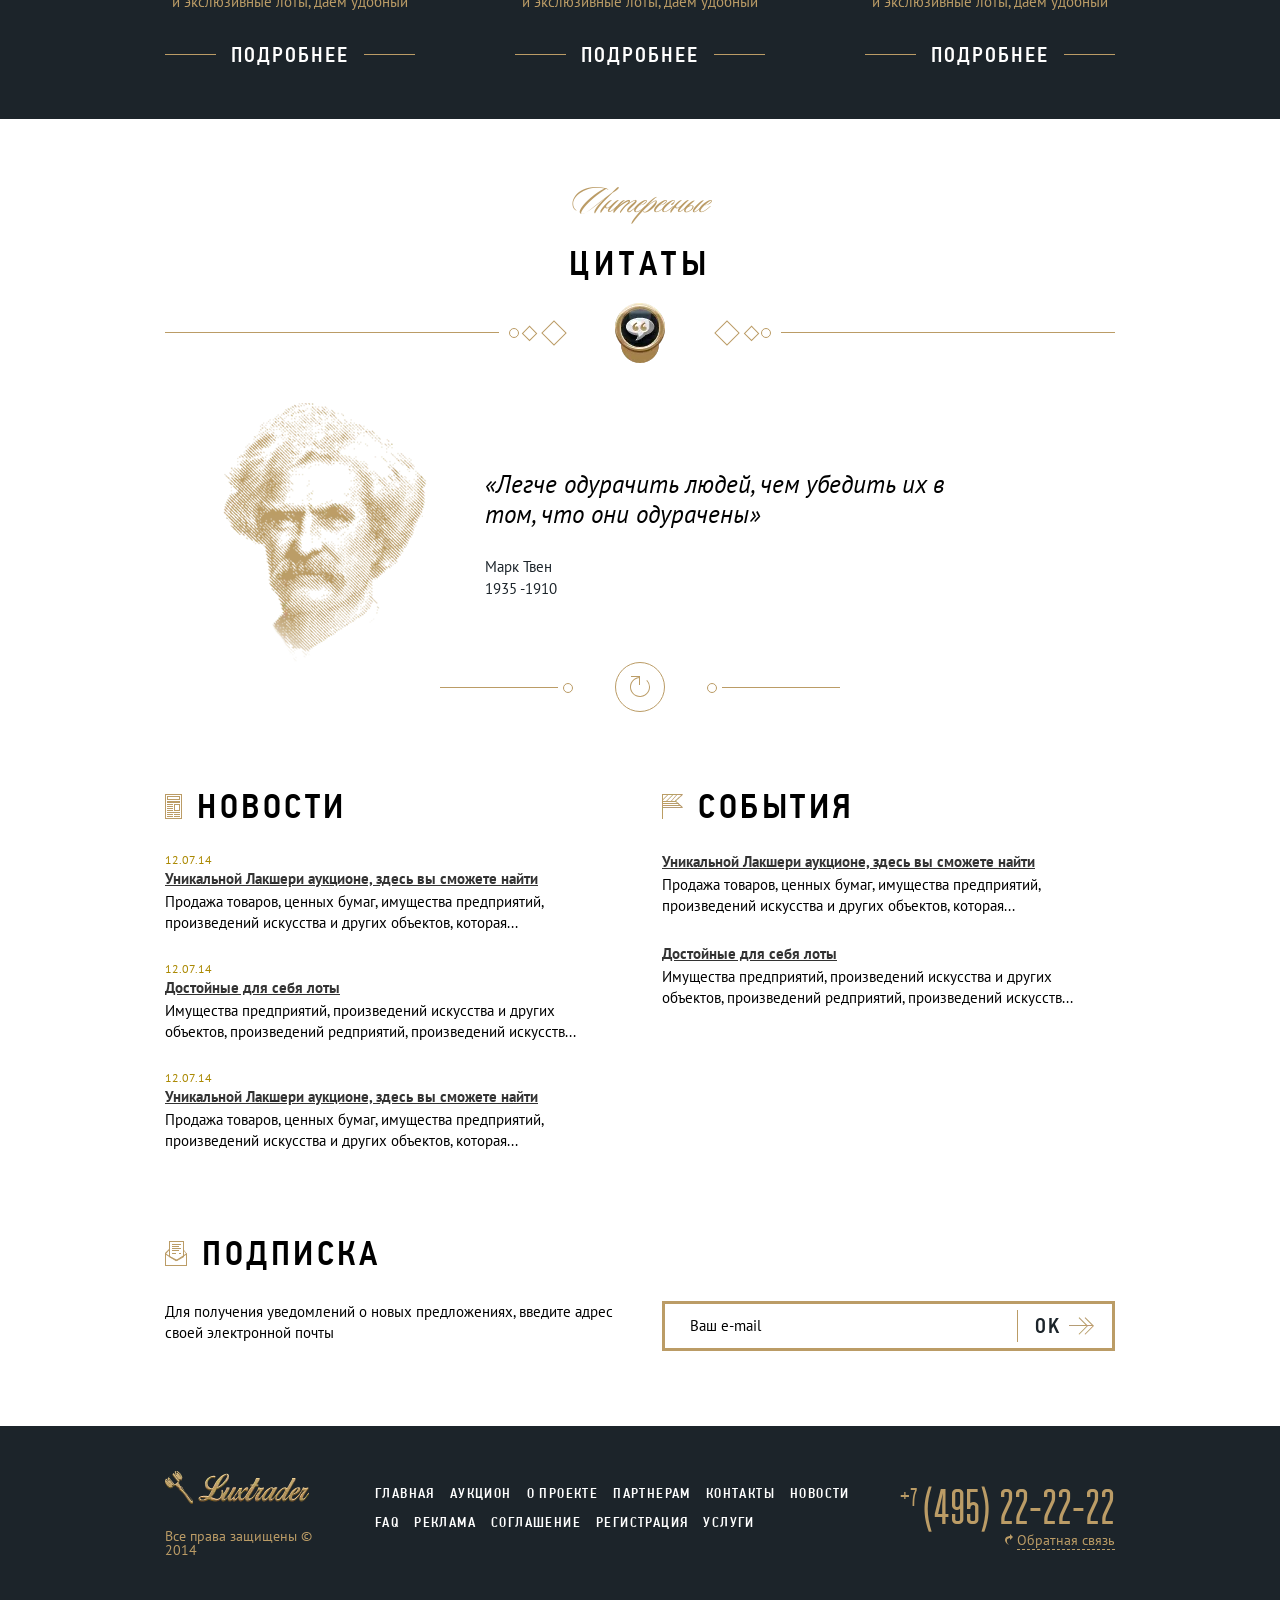
==== commit 9f80fa62: "123" ====
--- a/landing4/index.html
+++ b/landing4/index.html
@@ -27,11 +27,12 @@
 		<div class="header__menu menu"> 			<nav class="menu__body"> 				<ul class="menu__list">-					<li><a href="" class="menu__link">Главная</a></li>-					<li><a href="" class="menu__link">Аукцион</a></li>-					<li><a href="" class="menu__link">О проекте</a></li>-					<li><a href="" class="menu__link">Партнерам</a></li>-					<li><a href="" class="menu__link">Контакты</a></li>+					<!-- smoothscroll - библиотека скроллинга -->+					<li><a href="#main-slider" class="menu__link _goto-block">Главная</a></li>+					<li><a href="#lots" class="menu__link _goto-block">Аукцион</a></li>+					<li><a href="#services" class="menu__link _goto-block">О проекте</a></li>+					<li><a href="#quotes" class="menu__link _goto-block">Партнерам</a></li>+					<li><a href="#info" class="menu__link _goto-block">Контакты</a></li> 				</ul> 			</nav> 		</div>@@ -112,7 +113,8 @@
 		<div class="control-main-slider__arrow control-main-slider__arrow_next"></div> 	</div> </div>-			<div class="lots">+			<!-- используем section если есть заголовки -->+<section class="lots">  	<div class="lots__container _container"> @@ -185,7 +187,7 @@
 							</div>  						</div>-						+ 						<a href="" class="lot__btn btn btn_big"><span class="btn__body"><span>ПОДНЯТЬ СТАВКУ</span></span></a> 					</div> @@ -286,9 +288,530 @@
  	</div> +</section>+			<div class="categories">+	<div class="categories__items">+		<div class="categories__container _container">+			<div class="categories__row">++				<div class="categories__column">+					<div class="categories__item item">+						<a href="" class="item__link"></a>+						<div class="item__icon">+							<picture><source srcset="img/categories/icons/01.webp" type="image/webp"><img src="img/categories/icons/01.png" alt=""></picture>+						</div>+						<div class="item__title">Часы</div>+						<div class="item__deco">+							<picture><source srcset="img/categories/decor_mini.svg" type="image/webp"><img src="img/categories/decor_mini.svg" alt=""></picture>+						</div>+						<div class="item__bg _img">+							<picture><source srcset="img/categories/01.webp" type="image/webp"><img src="img/categories/01.png"></picture>+						</div>+					</div>+					<div class="categories__decor"><span></span></div>+				</div>+				+				<div class="categories__column">+					<div class="categories__item item">+						<a href="" class="item__link"></a>+						<div class="item__icon">+							<picture>+								<source srcset="img/categories/icons/02.webp" type="image/webp"><img+									src="img/categories/icons/02.png" alt=""></picture>+						</div>+						<div class="item__title">Ювелирные Изделия</div>+						<div class="item__deco">+							<picture>+								<source srcset="img/categories/decor_mini.svg" type="image/webp"><img+									src="img/categories/decor_mini.svg" alt=""></picture>+						</div>+						<div class="item__bg _img">+							<picture>+								<source srcset="img/categories/02.webp" type="image/webp"><img src="img/categories/02.png"+									alt=""></picture>+						</div>+					</div>+					<div class="categories__decor"><span></span></div>+				</div>+				<div class="categories__column">+					<div class="categories__item item">+						<a href="" class="item__link"></a>+						<div class="item__icon">+							<picture>+								<source srcset="img/categories/icons/03.webp" type="image/webp"><img+									src="img/categories/icons/03.png" alt=""></picture>+						</div>+						<div class="item__title">Автотранспорт и лодки</div>+						<div class="item__deco">+							<picture>+								<source srcset="img/categories/decor_mini.svg" type="image/webp"><img+									src="img/categories/decor_mini.svg" alt=""></picture>+						</div>+						<div class="item__bg _img">+							<picture>+								<source srcset="img/categories/03.webp" type="image/webp"><img src="img/categories/03.png"+									alt=""></picture>+						</div>+					</div>+					<div class="categories__decor"><span></span></div>+				</div>+				<div class="categories__column">+					<div class="categories__item item">+						<a href="" class="item__link"></a>+						<div class="item__icon">+							<picture>+								<source srcset="img/categories/icons/04.webp" type="image/webp"><img+									src="img/categories/icons/04.png" alt=""></picture>+						</div>+						<div class="item__title">Аксуссуары</div>+						<div class="item__deco">+							<picture>+								<source srcset="img/categories/decor_mini.svg" type="image/webp"><img+									src="img/categories/decor_mini.svg" alt=""></picture>+						</div>+						<div class="item__bg _img">+							<picture>+								<source srcset="img/categories/04.webp" type="image/webp"><img src="img/categories/04.png"+									alt=""></picture>+						</div>+					</div>+					<div class="categories__decor"><span></span></div>+				</div>+				<div class="categories__column">+					<div class="categories__item item">+						<a href="" class="item__link"></a>+						<div class="item__icon">+							<picture>+								<source srcset="img/categories/icons/05.webp" type="image/webp"><img+									src="img/categories/icons/05.png" alt=""></picture>+						</div>+						<div class="item__title">Недвижимость</div>+						<div class="item__deco">+							<picture>+								<source srcset="img/categories/decor_mini.svg" type="image/webp"><img+									src="img/categories/decor_mini.svg" alt=""></picture>+						</div>+						<div class="item__bg _img">+							<picture>+								<source srcset="img/categories/05.webp" type="image/webp"><img src="img/categories/05.png"+									alt=""></picture>+						</div>+					</div>+					<div class="categories__decor"><span></span></div>+				</div>+				<div class="categories__column">+					<div class="categories__item item">+						<a href="" class="item__link"></a>+						<div class="item__icon">+							<picture>+								<source srcset="img/categories/icons/06.webp" type="image/webp"><img+									src="img/categories/icons/06.png" alt=""></picture>+						</div>+						<div class="item__title">Hi-Tech</div>+						<div class="item__deco">+							<picture>+								<source srcset="img/categories/decor_mini.svg" type="image/webp"><img+									src="img/categories/decor_mini.svg" alt=""></picture>+						</div>+						<div class="item__bg _img">+							<picture>+								<source srcset="img/categories/06.webp" type="image/webp"><img src="img/categories/06.png"+									alt=""></picture>+						</div>+					</div>+					<div class="categories__decor"><span></span></div>+				</div>+				<div class="categories__column">+					<div class="categories__item item">+						<a href="" class="item__link"></a>+						<div class="item__icon">+							<picture>+								<source srcset="img/categories/icons/07.webp" type="image/webp"><img+									src="img/categories/icons/07.png" alt=""></picture>+						</div>+						<div class="item__title">Одежда и обувь</div>+						<div class="item__deco">+							<picture>+								<source srcset="img/categories/decor_mini.svg" type="image/webp"><img+									src="img/categories/decor_mini.svg" alt=""></picture>+						</div>+						<div class="item__bg _img">+							<picture>+								<source srcset="img/categories/07.webp" type="image/webp"><img src="img/categories/07.png"+									alt=""></picture>+						</div>+					</div>+					<div class="categories__decor"><span></span></div>+				</div>+				<div class="categories__column">+					<div class="categories__item item">+						<a href="" class="item__link"></a>+						<div class="item__icon">+							<picture>+								<source srcset="img/categories/icons/08.webp" type="image/webp"><img+									src="img/categories/icons/08.png" alt=""></picture>+						</div>+						<div class="item__title">Предметы искусства</div>+						<div class="item__deco">+							<picture>+								<source srcset="img/categories/decor_mini.svg" type="image/webp"><img+									src="img/categories/decor_mini.svg" alt=""></picture>+						</div>+						<div class="item__bg _img">+							<picture>+								<source srcset="img/categories/08.webp" type="image/webp"><img src="img/categories/08.png"+									alt=""></picture>+						</div>+					</div>+					<div class="categories__decor"><span></span></div>+				</div>+				<div class="categories__column">+					<div class="categories__item item">+						<a href="" class="item__link"></a>+						<div class="item__icon">+							<picture>+								<source srcset="img/categories/icons/09.webp" type="image/webp"><img+									src="img/categories/icons/09.png" alt=""></picture>+						</div>+						<div class="item__title">АЛкоголь и еда</div>+						<div class="item__deco">+							<picture>+								<source srcset="img/categories/decor_mini.svg" type="image/webp"><img+									src="img/categories/decor_mini.svg" alt=""></picture>+						</div>+						<div class="item__bg _img">+							<picture>+								<source srcset="img/categories/09.webp" type="image/webp"><img src="img/categories/09.png"+									alt=""></picture>+						</div>+					</div>+					<div class="categories__decor"><span></span></div>+				</div>+			</div>+		</div>+	</div>+	<div class="categories__text text-categories">+		<div class="text-categories__container _container">+			<div class="text-categories__body">+				<p>Мы рады приветствовать вас на уникальной Лакшери аукционе, здесь вы сможете найти достойные для+					себя лоты. Аукцион по продаже недвижимости во многих развитых странах являюется основным+					инструментом купли-продажи коммерческой, жилой, и муниципальной недвижимости, в том числе+					квартир. Общий объем сделок в мире на аукционах по продаже недвижимости варьируется от 30% до+					80%. Для России аукцион недвижимости является относительно новым и обретает все большую+					популярность.</p>+				<p>Мы рады приветствовать вас на уникальной Лакшери аукционе, здесь вы сможете найти достойные для+					себя лоты. Аукцион по продаже недвижимости во многих развитых странах являюется основным+					инструментом купли-продажи коммерческой, жилой, и муниципальной недвижимости, в том числе+					квартир. Общий объем сделок в мире на аукционах по продаже недвижимости варьируется от 30% до+					80%. Для России аукцион недвижимости является относительно новым и обретает все большую+					популярность.</p>+				<p>Муниципальной недвижимости, в том числе квартир. Общий объем сделок в мире на аукционах по+					продаже недвижимости варьируется от 30% до 80%.</p>+++				<p>Мы рады приветствовать вас на уникальной Лакшери аукционе, здесь вы сможете найти достойные для+					себя лоты. Аукцион по продаже недвижимости во многих развитых странах являюется основным+					инструментом купли-продажи коммерческой, жилой, и муниципальной недвижимости, в том числе+					квартир. Общий объем сделок в мире на аукционах по продаже недвижимости варьируется от 30% до+					80%. Для России аукцион недвижимости является относительно новым и обретает все большую+					популярность.</p>+				<p>Мы рады приветствовать вас на уникальной Лакшери аукционе, здесь вы сможете найти достойные для+					себя лоты. Аукцион по продаже недвижимости во многих развитых странах являюется основным+					инструментом купли-продажи коммерческой, жилой, и муниципальной недвижимости, в том числе+					квартир. Общий объем сделок в мире на аукционах по продаже недвижимости варьируется от 30% до+					80%. Для России аукцион недвижимости является относительно новым и обретает все большую+					популярность.</p>+				<p>Муниципальной недвижимости, в том числе квартир. Общий объем сделок в мире на аукционах по+					продаже недвижимости варьируется от 30% до 80%.</p>++				<p>Мы рады приветствовать вас на уникальной Лакшери аукционе, здесь вы сможете найти достойные для+					себя лоты. Аукцион по продаже недвижимости во многих развитых странах являюется основным+					инструментом купли-продажи коммерческой, жилой, и муниципальной недвижимости, в том числе+					квартир. Общий объем сделок в мире на аукционах по продаже недвижимости варьируется от 30% до+					80%. Для России аукцион недвижимости является относительно новым и обретает все большую+					популярность.</p>+				<p>Мы рады приветствовать вас на уникальной Лакшери аукционе, здесь вы сможете найти достойные для+					себя лоты. Аукцион по продаже недвижимости во многих развитых странах являюется основным+					инструментом купли-продажи коммерческой, жилой, и муниципальной недвижимости, в том числе+					квартир. Общий объем сделок в мире на аукционах по продаже недвижимости варьируется от 30% до+					80%. Для России аукцион недвижимости является относительно новым и обретает все большую+					популярность.</p>+				<p>Муниципальной недвижимости, в том числе квартир. Общий объем сделок в мире на аукционах по+					продаже недвижимости варьируется от 30% до 80%.</p>+				<p>Мы рады приветствовать вас на уникальной Лакшери аукционе, здесь вы сможете найти достойные для+					себя лоты. Аукцион по продаже недвижимости во многих развитых странах являюется основным+					инструментом купли-продажи коммерческой, жилой, и муниципальной недвижимости, в том числе+					квартир. Общий объем сделок в мире на аукционах по продаже недвижимости варьируется от 30% до+					80%. Для России аукцион недвижимости является относительно новым и обретает все большую+					популярность.</p>+				<p>Мы рады приветствовать вас на уникальной Лакшери аукционе, здесь вы сможете найти достойные для+					себя лоты. Аукцион по продаже недвижимости во многих развитых странах являюется основным+					инструментом купли-продажи коммерческой, жилой, и муниципальной недвижимости, в том числе+					квартир. Общий объем сделок в мире на аукционах по продаже недвижимости варьируется от 30% до+					80%. Для России аукцион недвижимости является относительно новым и обретает все большую+					популярность.</p>+				<p>Муниципальной недвижимости, в том числе квартир. Общий объем сделок в мире на аукционах по+					продаже недвижимости варьируется от 30% до 80%.</p>+			</div>+		</div>+	</div>+</div>+			<section class="services">+	<div class="services__container _container">++		<!-- === ЗАГОЛОВОК -->+		<div class="services__header block-header">+			<div class="block-header__title title">+				<div class="title__item">Дополнительные</div>+				<h2 class="title__main title__main_w">услуги</h2>+			</div>+			<div class="block-header__decor block-decor">+				<div class="block-decor__items">+					<span></span>+				</div>+				<div class="block-decor__icon">+					<picture>+						<source srcset="img/block-header/02.webp" type="image/webp"><img src="img/block-header/02.png" alt="">+					</picture>+				</div>+				<div class="block-decor__items">+					<span></span>+				</div>+			</div>+		</div>+		<!-- === / ЗАГОЛОВОК -->++		<!-- === BODY -->++		<div class="services__row">+			<div class="services__column">+				<div class="services__item service">+					<a href="" class="service__image">+						<picture><source srcset="img/services/01.webp" type="image/webp"><img src="img/services/01.png" alt=""></picture>+					</a>+					<a href="" class="service__title">Экспертная оценка</a>+					<div class="service__text">Мы собираем эксклюзивную публику и экслюзивные лоты, даем удобный >Мы+						собираем эксклюзивную публику и экслюзивные лоты, даем удобный</div>+					<a href="" class="service__btn"><span>Подробнее</span></a>+				</div>+			</div>+			<div class="services__column">+				<div class="services__item service">+					<a href="" class="service__image"><picture><source srcset="img/services/02.webp" type="image/webp"><img src="img/services/02.png" alt=""></picture></a>+					<a href="" class="service__title">заказ комплектующих</a>+					<div class="service__text">Мы собираем эксклюзивную публику и экслюзивные лоты, даем удобный</div>+					<a href="" class="service__btn"><span>Подробнее</span></a>+				</div>+			</div>+			<div class="services__column">+				<div class="services__item service">+					<a href="" class="service__image"><picture><source srcset="img/services/03.webp" type="image/webp"><img src="img/services/03.png" alt=""></picture></a>+					<a href="" class="service__title">ремонт и реставрациЯ</a>+					<div class="service__text">Мы собираем эксклюзивную публику и экслюзивные лоты, даем удобный</div>+					<a href="" class="service__btn"><span>Подробнее</span></a>+				</div>+			</div>+		</div>++		<!-- === / BODY -->+++	</div>+</section>+			<section class="quotes">+	<div class="quotes__container _container">+		<div class="services__header block-header">+			<div class="block-header__title title">+				<div class="title__item">Интересные</div>+				<h2 class="title__main">ЦитатЫ</h2>+			</div>+			<div class="block-header__decor block-decor">+				<div class="block-decor__items">+					<span></span>+				</div>+				<div class="block-decor__icon">+					<picture><source srcset="img/block-header/03.webp" type="image/webp"><img src="img/block-header/03.png" alt=""></picture>+				</div>+				<div class="block-decor__items">+					<span></span>+				</div>+			</div>+		</div>+		<!-- слайдер -->+		<div class="quotes__slider slider-quotes">++			<div class="slider-quotes__body _swiper">++				<div class="slider-quotes__slide">++					<div class="slider-quotes__image">+						<picture><source srcset="img/quotes/mark.webp" type="image/webp"><img src="img/quotes/mark.png" alt=""></picture>+					</div>++					<div class="slider-quotes__content">+						<div class="slider-quotes__title">«Легче одурачить людей, чем убедить их в том, что они+							одурачены»</div>+						<div class="slider-quotes__info">+							<p>Марк Твен</p>+							<p>1935 -1910</p>+						</div>+					</div>++				</div>+				+				<div class="slider-quotes__slide">+					<div class="slider-quotes__image">+						<picture><source srcset="img/quotes/mark.webp" type="image/webp"><img src="img/quotes/mark.png" alt=""></picture>+					</div>+					<div class="slider-quotes__content">+						<div class="slider-quotes__title">«Легче одурачить людей, чем убедить их в том, что они+							одурачены» «Легче одурачить людей, чем убедить их в том, что они одурачены»</div>+						<div class="slider-quotes__info">+							<p>Марк Твен</p>+							<p>1935 -1910</p>+						</div>+					</div>+				</div>+			</div>+			<!-- панель управления слайдером -->+			<div class="slider-quotes__control control-slider-quotes">+				<div class="control-slider-quotes__decor"></div>+				<div class="control-slider-quotes__link">+					<div class="control-slider-quotes__circle"></div>+				</div>+				<div class="control-slider-quotes__decor"></div>+			</div>+		</div>+	</div>+</section>+			<div class="info">+	<div class="info__container _container">+		<div class="info__row">+			<div class="info__column">+				<section class="info__block">+					<h3 class="info__title title-info">+						<!-- flex для иконки и текста -->+						<span>+							<picture><source srcset="img/icons/news.svg" type="image/webp"><img src="img/icons/news.svg" alt=""></picture>+						</span>+						<span>Новости</span>+					</h3>+					<div class="info__content">+						<div class="info__item">+							<div class="info__date">12.07.14</div>+							<a href="" class="info__label">Уникальной Лакшери аукционе, здесь вы сможете найти</a>+							<div class="info__text">Продажа товаров, ценных бумаг, имущества предприятий, произведений+								искусства и других объектов, которая...</div>+						</div>+						<div class="info__item">+							<div class="info__date">12.07.14</div>+							<a href="" class="info__label">Достойные для себя лоты</a>+							<div class="info__text">Имущества предприятий, произведений искусства и других объектов,+								произведений редприятий, произведений искусств...</div>+						</div>+						<div class="info__item">+							<div class="info__date">12.07.14</div>+							<a href="" class="info__label">Уникальной Лакшери аукционе, здесь вы сможете найти</a>+							<div class="info__text">Продажа товаров, ценных бумаг, имущества предприятий, произведений+								искусства и других объектов, которая...</div>+						</div>+					</div>+				</section>+			</div>+			<div class="info__column">+				<section class="info__block">+					<h3 class="info__title title-info">+						<span>+							<picture><source srcset="img/icons/flag.webp" type="image/webp"><img src="img/icons/flag.png" alt=""></picture>+						</span>+						<span>События</span>+					</h3>+					<div class="info__content">+						<div class="info__item">+							<a href="" class="info__label">Уникальной Лакшери аукционе, здесь вы сможете найти</a>+							<div class="info__text">Продажа товаров, ценных бумаг, имущества предприятий, произведений+								искусства и других объектов, которая...</div>+						</div>+						<div class="info__item">+							<a href="" class="info__label">Достойные для себя лоты</a>+							<div class="info__text">Имущества предприятий, произведений искусства и других объектов,+								произведений редприятий, произведений искусств...</div>+						</div>+					</div>+				</section>+			</div>++			<!-- === ПОДПИСКА -->+			<div class="info__column">+				<div class="info__subscribe subscribe">+					<div class="subscribe__title title-info">+						<span>+							<picture><source srcset="img/icons/subscribe.svg" type="image/webp"><img src="img/icons/subscribe.svg" alt=""></picture>+						</span>+						<span>Подписка</span>+					</div>+					<!-- === отдельный блок для подписки -->+					<div class="subscribe__body">+						<div class="subscribe__column">+							<div class="subscribe__text">Для получения уведомлений о новых предложениях, введите адрес+								своей электронной почты</div>+						</div>+						<div class="subscribe__column">+							<form action="#" class="subscribe__form form-subscribe">+								<div class="form-subscribe__input">+									<input autocomplete="off" type="text" name="form[]" data-error="Ошибка"+										data-value="Ваш e-mail" class="input _req _email">+									<!-- подключены валидаторы в стартовом шаблоне -->+								</div>+								<button type="submit" class="form-subscribe__btn"><span>Ok</span></button>+							</form>+						</div>+					</div>+				</div>+			</div>+			<!-- / ПОДПИСКА -->++		</div>+	</div> </div> 		</main>-		+		<footer class="footer">+	<div class="footer__content _container">+		<div class="footer__column">+			<a href="" class="footer__logo">+				<picture><source srcset="img/logo.webp" type="image/webp"><img src="img/logo.png" alt=""></picture>+			</a>+			<div data-move="footer__content,3,767" class="footer__info">Все права защищены © 2014</div>+		</div>++		<!-- колонка 2 меню -->+		<div class="footer__column footer__column_full">+			<nav class="footer__menu">+				<ul class="footer__list">+					<li><a href="" class="footer__link">Главная</a></li>+					<li><a href="" class="footer__link">Аукцион</a></li>+					<li><a href="" class="footer__link">О проекте</a></li>+					<li><a href="" class="footer__link">Партнерам</a></li>+					<li><a href="" class="footer__link">Контакты</a></li>+					<li><a href="" class="footer__link">Новости</a></li>+					<li><a href="" class="footer__link">FAQ</a></li>+					<li><a href="" class="footer__link">Реклама</a></li>+					<li><a href="" class="footer__link">Соглашение</a></li>+					<li><a href="" class="footer__link">Регистрация</a></li>+					<li><a href="" class="footer__link">Услуги</a></li>+				</ul>+			</nav>+		</div>++		<!-- контакты колонка 3 -->+		<div class="footer__column">+			<div class="footer__contacts">+				<a href="tel:+7495222222" class="footer__phone"><small>+7</small>(495) 22-22-22</a>+				<a href="#" class="footer__callback"><span>Обратная связь</span></a>+			</div>+		</div>+	</div>+</footer> 	</div> 	 	<!-- <script src="https://code.jquery.com/jquery-3.3.1.min.js"></script> -->
--- a/landing4/css/style.min.css
+++ b/landing4/css/style.min.css
@@ -1 +1 @@
-@charset "UTF-8";@import url(https://fonts.googleapis.com/css?family=PT+Sans:regular,italic,700&display=swap&subset=cyrillic-ext);@import url(https://fonts.googleapis.com/css?family=PT+Sans+Narrow:regular&display=swap&subset=cyrillic-ext);@font-face{font-family:BravoRGRegular;font-display:swap;src:url(../fonts/BravoRGRegular.woff) format("woff"),url(../fonts/BravoRGRegular.woff2) format("woff2");font-weight:400;font-style:normal}@font-face{font-family:ceremonious;font-display:swap;src:url(../fonts/ceremonious_one.woff) format("woff"),url(../fonts/ceremonious_one.woff2) format("woff2");font-weight:400;font-style:normal}@font-face{font-family:PFDin;font-display:swap;src:url(../fonts/pfdintextcondpro-regular.woff) format("woff"),url(../fonts/pfdintextcondpro-regular.woff2) format("woff2");font-weight:400;font-style:normal}@font-face{font-family:PFDin;font-display:swap;src:url(../fonts/pfdintextcondpro-medium.woff) format("woff"),url(../fonts/pfdintextcondpro-medium.woff2) format("woff2");font-weight:500;font-style:medium}*{padding:0;margin:0;border:0}*,:after,:before{-webkit-box-sizing:border-box;box-sizing:border-box}:active,:focus{outline:0}a:active,a:focus{outline:0}aside,footer,header,nav,section{display:block}body,html{height:100%;min-width:320px}body{line-height:1;font-family:"PT Sans";text-rendering:optimizeLegibility;-ms-text-size-adjust:100%;-moz-text-size-adjust:100%;-webkit-text-size-adjust:100%}button,input,textarea{font-family:"PT Sans"}input::-ms-clear{display:none}button{cursor:pointer}button::-moz-focus-inner{padding:0;border:0}a,a:visited{text-decoration:none}a:hover{text-decoration:none}ul li{list-style:none}img{vertical-align:top}h1,h2,h3,h4,h5,h6{font-weight:inherit;font-size:inherit}body{color:#000;font-size:14px}body.lock{overflow:hidden}.wrapper{width:100%;min-height:100%;overflow:hidden;display:-webkit-box;display:-ms-flexbox;display:flex;-webkit-box-orient:vertical;-webkit-box-direction:normal;-ms-flex-direction:column;flex-direction:column}._container{max-width:970px;margin:0 auto;padding:0 10px 0 10px}.page{padding:75px 0 0 0;-webkit-box-flex:1;-ms-flex:1 1 auto;flex:1 1 auto}.title{text-align:center}.title__item{font-family:ceremonious;color:#bb9c66;font-size:40px;margin:0 0 .5em 0}.title__main{font-family:PFDin;letter-spacing:5.25px;font-size:35px;text-transform:uppercase;font-weight:500;line-height:calc(40 / 35)}.title__main_regular{font-weight:400}.title__main_w{color:#fff}.block-header__title{margin-bottom:20px}.block-decor{display:-webkit-box;display:-ms-flexbox;display:flex;-webkit-box-align:center;-ms-flex-align:center;align-items:center}.block-decor__items{-webkit-box-flex:1;-ms-flex:1 1 auto;flex:1 1 auto;display:-webkit-box;display:-ms-flexbox;display:flex;-webkit-box-align:center;-ms-flex-align:center;align-items:center}.block-decor__items:before{content:"";height:1px;width:100%;background-color:#bb9c66;-webkit-box-flex:1;-ms-flex:1 1 auto;flex:1 1 auto}.block-decor__items:after{content:"";width:18px;height:18px;border:1px solid #bb9c66;-webkit-transform:rotate(-45deg);-ms-transform:rotate(-45deg);transform:rotate(-45deg);-webkit-box-flex:0;-ms-flex:0 0 18px;flex:0 0 18px;margin:0 5px 0 5px}.block-decor__items span{display:-webkit-box;display:-ms-flexbox;display:flex;-webkit-box-align:center;-ms-flex-align:center;align-items:center;margin:0 5px}.block-decor__items span:before{content:"";height:10px;width:10px;border-radius:50%;border:1px solid #bb9c66;-webkit-box-flex:0;-ms-flex:0 0 10px;flex:0 0 10px;margin:0 5px 0 5px}.block-decor__items span:after{content:"";width:10.8px;height:10.8px;border:1px solid #bb9c66;-webkit-transform:rotate(-45deg);-ms-transform:rotate(-45deg);transform:rotate(-45deg);-webkit-box-flex:0;-ms-flex:0 0 10.8px;flex:0 0 10.8px}.block-decor__items:last-child{-webkit-box-orient:horizontal;-webkit-box-direction:reverse;-ms-flex-direction:row-reverse;flex-direction:row-reverse}.block-decor__items:last-child span{-webkit-box-orient:horizontal;-webkit-box-direction:reverse;-ms-flex-direction:row-reverse;flex-direction:row-reverse}.block-decor__icon{text-align:center;-webkit-box-flex:0;-ms-flex:0 0 145px;flex:0 0 145px}.block-decor__icon img{max-width:70px}.row:after{display:block;content:"";clear:both}.rub:after{content:"₽"}.noselect{-webkit-touch-callout:none;-webkit-user-select:none;-moz-user-select:none;-ms-user-select:none;user-select:none}ol.counter{list-style-type:none;counter-reset:item}ol.counter li{position:relative;padding:0 0 0 45px}ol.counter li:before{counter-increment:item;content:counter(item);position:absolute;left:0;top:0;color:#818181;font-size:14px;font-weight:700;text-align:center;line-height:26px;border-radius:50%;width:28px;height:28px;border:1px solid #4274bb}.ellipsis{display:block;overflow:hidden;width:100%;white-space:nowrap;-o-text-overflow:ellipsis;text-overflow:ellipsis}.es{overflow:hidden;white-space:nowrap;-o-text-overflow:ellipsis;text-overflow:ellipsis}.table{display:table;font-size:0;width:100%}.trow{display:table-row}.cell{display:table-cell}.cell.full{width:100%}._ibg{position:relative}._ibg img{position:absolute;width:100%;height:100%;top:0;left:0;-o-object-fit:cover;object-fit:cover}body.ie ._ibg{background-position:center;background-size:cover;background-repeat:no-repeat}body.ie ._ibg img{width:0;height:0;opacity:0;visibility:hidden}.video{position:relative;overflow:hidden;height:0;padding-bottom:56.25%}.video embed,.video iframe,.video object,.video video{position:absolute;top:0;left:0;width:100%;height:100%}.videobg embed,.videobg iframe,.videobg object,.videobg video{position:fixed;top:50%;left:50%;min-width:100%;min-height:100%;width:auto;height:auto;z-index:-100;-webkit-transform:translateX(-50%) translateY(-50%);-ms-transform:translateX(-50%) translateY(-50%);transform:translateX(-50%) translateY(-50%);background-size:cover}.moretext{overflow:hidden}.moretext__more{cursor:pointer}.moretext__more span{font-style:normal}.moretext__more span:first-child{display:block}.moretext__more span:last-child{display:none}.moretext__more.active span{font-style:normal}.moretext__more.active span:first-child{display:none}.moretext__more.active span:last-child{display:block}.graystyle{-webkit-transition:all .8s ease 0s;-o-transition:all .8s ease 0s;transition:all .8s ease 0s;filter:grayscale(1);-webkit-filter:grayscale(1);-moz-filter:grayscale(1);-o-filter:grayscale(1)}.graystyleoff{filter:grayscale(0);-webkit-filter:grayscale(0);-moz-filter:grayscale(0);-o-filter:grayscale(0)}.slick-slider{position:relative}.slick-slider .slick-list,.slick-slider .slick-track{-webkit-transform:translate3d(0,0,0);-ms-transform:translate3d(0,0,0);transform:translate3d(0,0,0)}.slick-slider .slick-list{position:relative;overflow:hidden;width:100%}.slick-slider .slick-track{position:relative;width:100%;display:-webkit-box;display:-ms-flexbox;display:flex;font-size:0}.slick-slider .slick-slide{position:relative}.tab__item{display:none}.tab__item.active{display:block}.mirror{-webkit-transform:scale(-1,1);-ms-transform:scale(-1,1);transform:scale(-1,1)}.nicescroll-rails{z-index:1000!important}.gm-style-iw-t{opacity:0}.baloon{opacity:1;right:-7px!important;bottom:80px!important}.baloon button{display:none!important}.baloon:after{display:none!important}.baloon-style{display:none}.baloon-content.gm-style-iw{opacity:1;border-radius:0!important;max-width:300px!important;padding:0!important;left:0!important;width:100%!important;overflow:visible!important}.baloon-content.gm-style-iw>.gm-style-iw-d{overflow:hidden!important;max-width:none!important}.baloon-content.gm-style-iw:after{display:none!important}.baloon-close{top:18px!important}.form-row{display:-webkit-box;display:-ms-flexbox;display:flex;font-size:0;margin:0 -15px}.form__column{padding:0 15px}.btn{position:relative;display:inline-block}.btn:after,.btn:before{position:absolute;left:0;width:100%;height:3px;content:""}.btn:before{top:0;background-color:#bb9c66}.btn:after{bottom:0;background-color:#a80}.btn__body:after,.btn__body:before{content:"";position:absolute;top:0;height:100%;width:3px;background-image:-webkit-gradient(linear,left bottom,left top,from(#a80),to(#bb9c66));background-image:-o-linear-gradient(bottom,#a80 0,#bb9c66 100%);background-image:linear-gradient(to top,#a80 0,#bb9c66 100%)}.btn__body:before{left:0}.btn__body:after{right:0}.btn__body span{color:#fff;font-size:15px;font-family:PFDin;text-transform:uppercase;letter-spacing:2px;display:-webkit-box;display:-ms-flexbox;display:flex;-webkit-box-pack:center;-ms-flex-pack:center;justify-content:center;-webkit-box-align:center;-ms-flex-align:center;align-items:center;padding:0 50px;position:relative;min-height:50px}.btn__body span:after{content:"";height:50%;opacity:.09;-webkit-transition:all .5s ease 0s;-o-transition:all .5s ease 0s;transition:all .5s ease 0s;background-image:-webkit-gradient(linear,left bottom,left top,from(#bb9c66),to(rgba(187,156,102,0)));background-image:-o-linear-gradient(bottom,#bb9c66 0,rgba(187,156,102,0) 100%);background-image:linear-gradient(to top,#bb9c66 0,rgba(187,156,102,0) 100%);top:0;left:0;position:absolute;width:100%}.btn_big .btn__body span{letter-spacing:0;font-size:21px;color:#000;font-weight:500}.btn.fw{width:100%}.select-block{position:relative}.select__label{z-index:2;position:absolute;top:-8px;background-color:#f7f7f7;padding:0 5px;color:#979797;font-weight:600;font-size:13px;line-height:16px;left:20px}.select{position:relative;cursor:pointer}.select .select-title{z-index:1;width:100%;height:55px;border:1px solid #dedede;position:relative;background-color:#fff}.select .select-title__arrow{position:absolute;top:0;right:0;width:45px;height:100%;background:url(../img/icons/select-arrow.svg) center no-repeat}.select .select-title__value{color:#000;font-weight:700;font-size:18px;line-height:53px;display:block;overflow:hidden;padding:0 45px 0 25px;white-space:nowrap;text-transform:none;-o-text-overflow:ellipsis;text-overflow:ellipsis}.select .select-options{position:absolute;z-index:10;top:54px;display:none;overflow:hidden;min-width:100%;background-color:#fff;border:1px solid #dedede;padding:10px 20px 10px 25px}.select .select-options-scroll{max-height:80px;overflow:auto}.select .select-options-list{padding:0}.select .select-options__value{color:#000;font-size:20px;margin:0 0 15px 0}.select .select-options__value:last-child{margin:0}.select .select-options__value:hover{color:#000}input[type=email],input[type=tel],input[type=text],textarea{-webkit-appearance:none;-moz-appearance:none;appearance:none}.input{border-radius:0!important;width:100%;display:block;padding:0 20px}textarea.input{resize:none;padding:0 0}.check{position:relative;padding-left:25px;color:#5f5f5f;line-height:18px;cursor:pointer}.check input{display:none}.check:before{content:"";left:0;top:0;width:18px;height:18px;border:1px solid #a3a3a3;position:absolute}.check.active:before{background:url(../img/icons/check.png) center no-repeat}.option{position:relative;cursor:pointer;padding-left:25px;line-height:16px;margin-bottom:10px;font-size:15px;font-weight:300}.option:last-child{margin-bottom:0}.option input{display:none}.option:before{position:absolute;left:0;top:0;width:16px;height:16px;content:"";border:1px solid #7f7f7f;border-radius:50%}.option.active:before{background:url(../img/icons/option.png) center no-repeat}.rating-block{display:table;font-size:0}.rating{display:inline-block;position:relative;vertical-align:middle}.rating.edit .star{cursor:pointer}.rating .star{width:17px;height:14px;display:inline-block;position:relative;z-index:3}.rating__line{position:absolute;width:85px;height:14px;top:0;left:0;background:url(../img/icons/bg_rating.svg) 0 0 no-repeat;z-index:1;background-size:85px 100%}.rating__activeline{position:absolute;width:0;height:14px;top:0;left:0;background:url(../img/icons/bg_rating_active.svg) 0 0 no-repeat;z-index:2;background-size:85px 100%}.rating__value{display:inline-block;color:#1b3139;font-size:14px;line-height:13px;vertical-align:middle}.quantity{position:relative;width:73px;height:47px;border:1px solid #cfcfcf;background-color:#fff}.quantity__input{height:45px;width:50px;text-align:center;color:#101010;font-weight:300}.quantity__btn{position:absolute;top:11px;right:15px;cursor:pointer}.quantity__btn:before{font-size:25px;display:inline-block;line-height:10px;color:#a9a9a9}.quantity__btn:hover:before{color:#da0005}.quantity__btn.dwn{top:25px}.category-params-item-price-table{margin-bottom:25px}.category-params-item-price-table .cell:first-child{padding-right:15px;position:relative}.category-params-item-price-table .cell:first-child:after{content:"-";position:absolute;right:-4px;top:8px;font-size:20px}.category-params-item-price-table .cell:last-child{padding-left:15px}.category-params-item-price-table .cell input{height:37px;border:2px solid #393939;background-color:#fff;text-align:center;font-size:12px;color:#393939;font-weight:500;width:100%}.category-params-item-price-range{margin:0 12px 40px 12px;background-color:#c9cecf;height:2px;position:relative}.category-params-item-price-range .ui-slider-range{background-color:#000;height:2px;position:relative}.category-params-item-price-range .ui-slider-handle{width:23px;height:28px;border:3px solid #fbfbfb;background-color:#ea5922;display:block;position:absolute;top:-14px;margin-left:-12px;cursor:pointer}.category-params-item-price-range .ui-slider-handle span{position:absolute;bottom:-18px;left:50%;width:50px;text-align:center;font-size:10px;margin-left:-25px;font-weight:500;color:#94a6aa}.form__info{position:absolute;width:60px;height:60px;right:0;top:0;line-height:60px;text-align:center;color:#888;z-index:2;font-size:14px}.form-range-line{position:relative;height:5px;border-radius:0 0 4px 4px;background-color:#e0e0e0;margin:-2px 0 0 0}.form-range-line .ui-slider-range{background-color:#093454;height:5px;position:absolute;top:0;left:0;border-radius:0 0 4px 4px}.form-range-line .ui-slider-handle{background:url(../img/icons/range.svg) 0 0 no-repeat;width:28px;height:28px;position:absolute;margin:-9px 0 0 -14px;top:0;left:0;cursor:pointer}.form-range-line .ui-state-hover{background:url(../img/icons/range_a.svg) 0 0 no-repeat}.form-range-values{display:-webkit-box;display:-ms-flexbox;display:flex;font-size:0;-webkit-box-pack:justify;-ms-flex-pack:justify;justify-content:space-between;padding:14px 0 0 0}.form-range-values__item{font-size:12px;color:#888}.header{background-color:#1c242a;position:fixed;width:100%;top:0;left:0;z-index:50}.header__container{position:relative;display:-webkit-box;display:-ms-flexbox;display:flex;-webkit-box-align:center;-ms-flex-align:center;align-items:center;height:75px}.header__logo{position:relative;z-index:2;width:144px}.menu{padding:0 0 0 3.15789%;-webkit-box-flex:1;-ms-flex:1 1 auto;flex:1 1 auto}.menu__list{display:-webkit-box;display:-ms-flexbox;display:flex;-webkit-box-pack:center;-ms-flex-pack:center;justify-content:center}.menu__list li{margin:0 15px}.actions-header__region,.menu__link{font-family:PFDin;text-transform:uppercase;letter-spacing:1.4px;color:#fff;-webkit-transition:color .3s ease 0s;-o-transition:color .3s ease 0s;transition:color .3s ease 0s}._active.actions-header__region,.menu__link._active{color:#bb9c66}.icon-menu{position:relative;width:30px;height:18px;cursor:pointer;z-index:5}.actions-header{display:-webkit-box;display:-ms-flexbox;display:flex;-webkit-box-align:center;-ms-flex-align:center;align-items:center}.actions-header__region{position:relative;z-index:2;padding:0 0 0 30px;line-height:18px;min-width:18px;min-height:18px;background:url(../img/icons/globe.png) left no-repeat}.actions-header__user{margin:0 0 0 30px}.user-header__icon{position:relative;z-index:2;cursor:pointer}.user-header__menu{opacity:0;visibility:hidden;position:absolute;-webkit-transition:all .8s ease 0s;-o-transition:all .8s ease 0s;transition:all .8s ease 0s;top:88px;right:0;background-color:#1c242a;padding:20px;min-width:175px}.user-header__menu li{margin:0 0 8px 0}.user-header__menu li:last-child{margin:0}.user-header__menu._active{top:78px;opacity:1;visibility:visible}.user-header__link{color:#fff;padding:0 0 0 30px;display:inline-block;line-height:18px}.user-header__link_1{background:url(../img/icons/menu/01.png) 1px center no-repeat}.user-header__link_2{background:url(../img/icons/menu/02.png) left center no-repeat}.user-header__link_3{background:url(../img/icons/menu/03.png) 4px center no-repeat}.user-header__link_4{background:url(../img/icons/menu/04.png) left center no-repeat}._swiper{overflow:hidden}._swiper>div{width:100%;height:100%;-webkit-box-sizing:content-box;box-sizing:content-box;display:-webkit-box;display:-ms-flexbox;display:flex;-webkit-box-align:start;-ms-flex-align:start;align-items:flex-start;position:relative;transition-property:-webkit-transform;-webkit-transition-property:-webkit-transform;-o-transition-property:transform;transition-property:transform;transition-property:transform,-webkit-transform}.swiper-container-initialized .swiper-slide{-ms-flex-negative:0;flex-shrink:0}.swiper-container-android .swiper-slide,.swiper-container-android .swiper-wrapper{-webkit-transform:translate3d(0,0,0);transform:translate3d(0,0,0)}.swiper-button-lock{display:none!important}.main-slider{position:relative}.main-slider .swiper-wrapper{-webkit-box-align:stretch;-ms-flex-align:stretch;align-items:stretch}.main-slider__control{position:absolute;left:50%;width:100px;height:100px;bottom:0;-webkit-transform:translate(-50%,50%);-ms-transform:translate(-50%,50%);transform:translate(-50%,50%);display:-webkit-box;display:-ms-flexbox;display:flex;-webkit-box-pack:center;-ms-flex-pack:center;justify-content:center;-webkit-box-align:center;-ms-flex-align:center;align-items:center}.main-slider__control:after{content:"";background-color:#fff;position:absolute;width:70%;height:70%;top:50%;left:50%;-webkit-transform:translate(-50%,-50%) rotate(-45deg);-ms-transform:translate(-50%,-50%) rotate(-45deg);transform:translate(-50%,-50%) rotate(-45deg)}.item-main-slider{text-align:center;padding-top:30px;padding-bottom:100px;position:relative}.item-main-slider__content{position:relative;z-index:2;height:100%}.item-main-slider__container{height:100%;display:-webkit-box;display:-ms-flexbox;display:flex;-webkit-box-orient:vertical;-webkit-box-direction:normal;-ms-flex-direction:column;flex-direction:column;-webkit-box-align:center;-ms-flex-align:center;align-items:center}.item-main-slider__bg{position:absolute;width:100%;height:100%;top:0;left:0}.item-main-slider__text{max-width:700px;margin:25px auto 0 auto;color:#fff;font-size:15px;-webkit-box-flex:1;-ms-flex:1 1 auto;flex:1 1 auto;line-height:calc(25 / 15)}.item-main-slider__btn{margin-top:55px}.control-main-slider__arrow{position:relative;z-index:2;background:url(../img/icons/sl-arrow.png) 0 0 no-repeat;width:14px;height:24px;cursor:pointer}.control-main-slider__arrow_next{-webkit-transform:rotate(-180deg);-ms-transform:rotate(-180deg);transform:rotate(-180deg)}.control-main-slider__decor{position:relative;z-index:2;margin:0 10px;-webkit-animation:rotate 5s infinite linear;animation:rotate 5s infinite linear}@-webkit-keyframes rotate{100%{-webkit-transform:rotate(360deg);transform:rotate(360deg)}}@keyframes rotate{100%{-webkit-transform:rotate(360deg);transform:rotate(360deg)}}.lots{padding:85px 0 63px 0}.lots__header{margin:0 0 40px 0}.slider-lots__body{margin:0 -50px}.slider-lots__body .swiper-wrapper{-webkit-box-align:stretch;-ms-flex-align:stretch;align-items:stretch}.slider-lots__slide{padding:0 50px}.control-slider-lots{display:-webkit-box;display:-ms-flexbox;display:flex;-webkit-box-pack:center;-ms-flex-pack:center;justify-content:center;-ms-flex-item-align:center;align-self:center;cursor:pointer}.control-slider-lots__arrow{display:-webkit-box;display:-ms-flexbox;display:flex;-webkit-box-align:center;-ms-flex-align:center;align-items:center}.control-slider-lots__arrow span{background:url(../img/icons/sl-arrow.svg) 0 0 no-repeat;width:108px;height:35px;-webkit-box-flex:0;-ms-flex:0 0 108px;flex:0 0 108px}.control-slider-lots__arrow:after{content:"";margin:0 5px;width:15px;height:15px;border-radius:50%;border:2px solid #bb9c66}.control-slider-lots__arrow:last-child{-webkit-box-orient:horizontal;-webkit-box-direction:reverse;-ms-flex-direction:row-reverse;flex-direction:row-reverse}.control-slider-lots__arrow:last-child span{-webkit-transform:rotate(-180deg);-ms-transform:rotate(-180deg);transform:rotate(-180deg)}.control-slider-lots__link{background:url(../img/icons/circle.png) 0 0 no-repeat;width:100px;-webkit-box-flex:0;-ms-flex:0 0 100px;flex:0 0 100px;height:100px;display:-webkit-box;display:-ms-flexbox;display:flex;-webkit-box-pack:center;-ms-flex-pack:center;justify-content:center;-webkit-box-align:center;-ms-flex-align:center;align-items:center;font-size:21px;color:#000;font-weight:500;font-family:PFDin;text-transform:uppercase;margin:0 20px}.lot{text-align:center;display:-webkit-box;display:-ms-flexbox;display:flex;-webkit-box-orient:vertical;-webkit-box-direction:normal;-ms-flex-direction:column;flex-direction:column;height:100%}.lot__header{text-align:center;margin-bottom:30px;position:relative}.lot__image{display:block;border:3px solid #bb9c66;padding:0 0 98% 0}.lot__title{font-size:21px;line-height:calc(25 / 21);font-weight:500;color:#000;text-transform:uppercase;font-family:PFDin;-webkit-box-flex:1;-ms-flex:1 1 auto;flex:1 1 auto;position:relative;z-index:2;margin:0 0 1.42857em 0}.lot__btn{margin:0 25px}.timer-lot{-webkit-transform:translate(-50%,50%);-ms-transform:translate(-50%,50%);transform:translate(-50%,50%);height:72px;width:72px;display:-webkit-inline-box;display:-ms-inline-flexbox;display:inline-flex;-webkit-box-orient:vertical;-webkit-box-direction:normal;-ms-flex-direction:column;flex-direction:column;-webkit-box-align:center;-ms-flex-align:center;align-items:center;padding-top:2px;position:absolute;left:50%;bottom:0}.timer-lot div{position:relative;z-index:2}.timer-lot:before{content:"";background-color:#fff;width:100%;height:100%;position:absolute;top:0;left:0;-webkit-transform:rotate(-45deg);-ms-transform:rotate(-45deg);transform:rotate(-45deg)}.timer-lot__icon{margin-bottom:5px}.timer-lot__item{font-family:"PT Sans Narrow";font-size:18px}.info-lot{display:-webkit-box;display:-ms-flexbox;display:flex}.info-lot__statistic{margin:0 0 35px 0;-webkit-box-flex:0;-ms-flex:0 0 50px;flex:0 0 50px;display:-webkit-box;display:-ms-flexbox;display:flex;text-align:center}.info-lot__icon{width:18px;height:18px;margin:0 auto 10px auto;position:relative;display:-webkit-inline-box;display:-ms-inline-flexbox;display:inline-flex;-webkit-box-pack:center;-ms-flex-pack:center;justify-content:center;-webkit-box-align:center;-ms-flex-align:center;align-items:center}.info-lot__icon picture{position:relative;z-index:2;display:-webkit-box;display:-ms-flexbox;display:flex;-webkit-box-pack:center;-ms-flex-pack:center;justify-content:center;-webkit-box-align:center;-ms-flex-align:center;align-items:center}.info-lot__icon:after{content:"";width:100%;height:100%;position:absolute;-webkit-transform:rotate(-45deg);-ms-transform:rotate(-45deg);transform:rotate(-45deg);background-color:#000}.info-lot__value{font-size:14px;padding:0 0 5px 0;border-bottom:1px solid #bb9c66}.info-lot__current-bet{-webkit-box-flex:1;-ms-flex:1 1 auto;flex:1 1 auto}.current-bet-info-lot{padding:0 5px;position:relative}.current-bet-info-lot div{position:relative;z-index:2}.current-bet-info-lot:after{content:"";position:absolute;width:72px;height:72px;top:50%;left:50%;-webkit-transform:translate(-50%,-50%) rotate(45deg);-ms-transform:translate(-50%,-50%) rotate(45deg);transform:translate(-50%,-50%) rotate(45deg);border:1px solid #bb9c66}.current-bet-info-lot__label{margin:0 0 5px 0}.current-bet-info-lot__value{font-family:BravoRGRegular;font-size:50px;white-space:nowrap}@media (min-width:991.98px){.actions-header__region:hover,.menu__link:hover{text-decoration:underline}.user-header__link:hover{text-decoration:underline}}@media (min-width:992px){.btn:hover .btn__body span:after{height:100%;-webkit-transition:all .6s ease 0s;-o-transition:all .6s ease 0s;transition:all .6s ease 0s;opacity:.4}}@media (max-width:890px){.actions-header__region{padding:0}.actions-header__region span{display:none}.actions-header__user{margin-left:15px}}@media (max-width:767.98px){.title__main{font-size:30px}.block-decor__icon{-webkit-box-flex:0;-ms-flex:0 0 95px;flex:0 0 95px}.form__info{width:50px;height:50px;line-height:50px}.header__container{-webkit-box-pack:justify;-ms-flex-pack:justify;justify-content:space-between}.header__logo{position:absolute;left:50%;top:50%;-webkit-transform:translate(-50%,-50%);-ms-transform:translate(-50%,-50%);transform:translate(-50%,-50%)}.menu{-webkit-box-flex:0;-ms-flex:0 0 auto;flex:0 0 auto}.menu__body{background-color:rgba(28,36,42,.98);position:fixed;width:100%;height:100%;left:0;top:0;overflow:auto;padding:120px 0 20px 0;opacity:0;visibility:hidden;-webkit-transition:all .5s ease 0s;-o-transition:all .5s ease 0s;transition:all .5s ease 0s;text-align:center}.menu__body:after{content:"";background-color:#1c242a;position:fixed;top:0;left:0;width:100%;height:75px}.menu__body._active{opacity:1;visibility:visible}.menu__list{display:block}.menu__list li{margin:0 0 30px 0}.menu__list li:last-child{margin:0}.actions-header__region,.menu__link{font-size:30px}.icon-menu{position:relative;width:30px;height:18px;cursor:pointer;z-index:5}.icon-menu span{-webkit-transition:all .3s ease 0s;-o-transition:all .3s ease 0s;transition:all .3s ease 0s;top:7.5px;left:0;position:absolute;width:100%;height:3px;background-color:#a80}.icon-menu span:first-child{top:0}.icon-menu span:last-child{top:auto;bottom:0}.icon-menu._active span{-ms-transform:scale(0);-webkit-transform:scale(0);transform:scale(0)}.icon-menu._active span:first-child{-ms-transform:rotate(-45deg);-webkit-transform:rotate(-45deg);transform:rotate(-45deg);top:7.5px}.icon-menu._active span:last-child{-ms-transform:rotate(45deg);-webkit-transform:rotate(45deg);transform:rotate(45deg);bottom:7.5px}.actions-header__region{margin-top:50px;padding-left:30px;display:inline-block}.actions-header__region span{display:inline-block}.user-header__menu{width:100%}.main-slider .swiper-wrapper{-webkit-box-align:start;-ms-flex-align:start;align-items:flex-start}}.webp .check.active:before{background:url(../img/icons/check.webp) center no-repeat}.webp .option.active:before{background:url(../img/icons/option.webp) center no-repeat}.webp .actions-header__region{background:url(../img/icons/globe.webp) left no-repeat}.webp .user-header__link_1{background:url(../img/icons/menu/01.webp) 1px center no-repeat}.webp .user-header__link_2{background:url(../img/icons/menu/02.webp) left center no-repeat}.webp .user-header__link_3{background:url(../img/icons/menu/03.webp) 4px center no-repeat}.webp .user-header__link_4{background:url(../img/icons/menu/04.webp) left center no-repeat}.webp .control-main-slider__arrow{background:url(../img/icons/sl-arrow.webp) 0 0 no-repeat}.webp .control-slider-lots__link{background:url(../img/icons/circle.webp) 0 0 no-repeat}+@charset "UTF-8";@import url(https://fonts.googleapis.com/css?family=PT+Sans:regular,italic,700&display=swap&subset=cyrillic-ext);@import url(https://fonts.googleapis.com/css?family=PT+Sans+Narrow:regular&display=swap&subset=cyrillic-ext);@font-face{font-family:BravoRGRegular;font-display:swap;src:url(../fonts/BravoRGRegular.woff) format("woff"),url(../fonts/BravoRGRegular.woff2) format("woff2");font-weight:400;font-style:normal}@font-face{font-family:ceremonious;font-display:swap;src:url(../fonts/ceremonious_one.woff) format("woff"),url(../fonts/ceremonious_one.woff2) format("woff2");font-weight:400;font-style:normal}@font-face{font-family:PFDin;font-display:swap;src:url(../fonts/pfdintextcondpro-regular.woff) format("woff"),url(../fonts/pfdintextcondpro-regular.woff2) format("woff2");font-weight:400;font-style:normal}@font-face{font-family:PFDin;font-display:swap;src:url(../fonts/pfdintextcondpro-medium.woff) format("woff"),url(../fonts/pfdintextcondpro-medium.woff2) format("woff2");font-weight:500;font-style:medium}*{padding:0;margin:0;border:0}*,:after,:before{-webkit-box-sizing:border-box;box-sizing:border-box}:active,:focus{outline:0}a:active,a:focus{outline:0}aside,footer,header,nav,section{display:block}body,html{height:100%;min-width:320px}body{line-height:1;font-family:"PT Sans";text-rendering:optimizeLegibility;-ms-text-size-adjust:100%;-moz-text-size-adjust:100%;-webkit-text-size-adjust:100%}button,input,textarea{font-family:"PT Sans"}input::-ms-clear{display:none}button{cursor:pointer}button::-moz-focus-inner{padding:0;border:0}a,a:visited{text-decoration:none}a:hover{text-decoration:none}ul li{list-style:none}img{vertical-align:top}h1,h2,h3,h4,h5,h6{font-weight:inherit;font-size:inherit}body{color:#000;font-size:14px}body.lock{overflow:hidden}.wrapper{width:100%;min-height:100%;overflow:hidden;display:-webkit-box;display:-ms-flexbox;display:flex;-webkit-box-orient:vertical;-webkit-box-direction:normal;-ms-flex-direction:column;flex-direction:column}._container{max-width:970px;margin:0 auto;padding:0 10px 0 10px}.page{padding:75px 0 0 0;-webkit-box-flex:1;-ms-flex:1 1 auto;flex:1 1 auto}.title{text-align:center}.title__item{font-family:ceremonious;color:#bb9c66;font-size:40px;margin:0 0 .5em 0}.title__main{font-family:PFDin;letter-spacing:5.25px;font-size:35px;text-transform:uppercase;font-weight:500;line-height:calc(40 / 35)}.title__main_regular{font-weight:400}.title__main_w{color:#fff}.block-header__title{margin-bottom:20px}.block-decor{display:-webkit-box;display:-ms-flexbox;display:flex;-webkit-box-align:center;-ms-flex-align:center;align-items:center}.block-decor__items{-webkit-box-flex:1;-ms-flex:1 1 auto;flex:1 1 auto;display:-webkit-box;display:-ms-flexbox;display:flex;-webkit-box-align:center;-ms-flex-align:center;align-items:center}.block-decor__items:before{content:"";height:1px;width:100%;background-color:#bb9c66;-webkit-box-flex:1;-ms-flex:1 1 auto;flex:1 1 auto}.block-decor__items:after{content:"";width:18px;height:18px;border:1px solid #bb9c66;-webkit-transform:rotate(-45deg);-ms-transform:rotate(-45deg);transform:rotate(-45deg);-webkit-box-flex:0;-ms-flex:0 0 18px;flex:0 0 18px;margin:0 5px 0 5px}.block-decor__items span{display:-webkit-box;display:-ms-flexbox;display:flex;-webkit-box-align:center;-ms-flex-align:center;align-items:center;margin:0 5px}.block-decor__items span:before{content:"";height:10px;width:10px;border-radius:50%;border:1px solid #bb9c66;-webkit-box-flex:0;-ms-flex:0 0 10px;flex:0 0 10px;margin:0 5px 0 5px}.block-decor__items span:after{content:"";width:10.8px;height:10.8px;border:1px solid #bb9c66;-webkit-transform:rotate(-45deg);-ms-transform:rotate(-45deg);transform:rotate(-45deg);-webkit-box-flex:0;-ms-flex:0 0 10.8px;flex:0 0 10.8px}.block-decor__items:last-child{-webkit-box-orient:horizontal;-webkit-box-direction:reverse;-ms-flex-direction:row-reverse;flex-direction:row-reverse}.block-decor__items:last-child span{-webkit-box-orient:horizontal;-webkit-box-direction:reverse;-ms-flex-direction:row-reverse;flex-direction:row-reverse}.block-decor__icon{text-align:center;-webkit-box-flex:0;-ms-flex:0 0 145px;flex:0 0 145px}.block-decor__icon img{max-width:70px}.item{position:relative;padding:30px 30px 40px 30px;text-align:center;height:250px;width:250px;border-radius:50%;overflow:hidden;display:-webkit-box;display:-ms-flexbox;display:flex;-webkit-box-orient:vertical;-webkit-box-direction:normal;-ms-flex-direction:column;flex-direction:column;-webkit-box-align:center;-ms-flex-align:center;align-items:center}.item__link{position:absolute;width:100%;height:100%;top:0;left:0;z-index:5;border-radius:50%;overflow:hidden}.item__icon{position:relative;z-index:2;margin:0 0 22px 0}.item__title{letter-spacing:2.1px;position:relative;z-index:2;color:#fff;font-size:21px;line-height:calc(25 / 21);font-weight:500;text-transform:uppercase;font-family:PFDin;-webkit-box-flex:1;-ms-flex:1 1 auto;flex:1 1 auto}.item__deco{text-align:center;position:relative;z-index:2}.item__bg{-webkit-transition:-webkit-transform .8s ease 0s;transition:-webkit-transform .8s ease 0s;-o-transition:transform .8s ease 0s;transition:transform .8s ease 0s;transition:transform .8s ease 0s,-webkit-transform .8s ease 0s;position:absolute;width:100%;height:100%;top:0;left:0}.item__bg:after{content:"";position:absolute;width:100%;height:100%;top:0;left:0;background-color:rgba(0,0,0,.7)}.service{height:100%;text-align:center;display:-webkit-box;display:-ms-flexbox;display:flex;-webkit-box-orient:vertical;-webkit-box-direction:normal;-ms-flex-direction:column;flex-direction:column}.service__image{height:205px;display:-webkit-box;display:-ms-flexbox;display:flex;-webkit-box-pack:center;-ms-flex-pack:center;justify-content:center;-webkit-box-align:center;-ms-flex-align:center;align-items:center;margin:0 0 10px 0}.service__title{-webkit-box-flex:1;-ms-flex:1 1 auto;flex:1 1 auto;font-family:PFDin;font-size:21px;font-weight:500;line-height:calc(25 / 21);text-transform:uppercase;color:#fff;letter-spacing:1.1px}.service__text{color:#bb9c66;font-size:15px;line-height:calc(25 / 15);max-height:50px;overflow:hidden;margin:23px 0 0 0}.service__btn{position:relative;font-family:PFDin;font-size:21px;font-weight:500;color:#fff;letter-spacing:2.1px;text-align:center;text-transform:uppercase;margin:30px 0 0 0}.service__btn:before{content:"";position:absolute;background-color:#bb9c66;height:1px;width:100%;top:50%;left:0}.service__btn span{background-color:#1c242a;position:relative;z-index:2;padding:0 15px}.row:after{display:block;content:"";clear:both}.rub:after{content:"₽"}.noselect{-webkit-touch-callout:none;-webkit-user-select:none;-moz-user-select:none;-ms-user-select:none;user-select:none}ol.counter{list-style-type:none;counter-reset:item}ol.counter li{position:relative;padding:0 0 0 45px}ol.counter li:before{counter-increment:item;content:counter(item);position:absolute;left:0;top:0;color:#818181;font-size:14px;font-weight:700;text-align:center;line-height:26px;border-radius:50%;width:28px;height:28px;border:1px solid #4274bb}.ellipsis{display:block;overflow:hidden;width:100%;white-space:nowrap;-o-text-overflow:ellipsis;text-overflow:ellipsis}.es{overflow:hidden;white-space:nowrap;-o-text-overflow:ellipsis;text-overflow:ellipsis}.table{display:table;font-size:0;width:100%}.trow{display:table-row}.cell{display:table-cell}.cell.full{width:100%}._ibg{position:relative}._ibg img{position:absolute;width:100%;height:100%;top:0;left:0;-o-object-fit:cover;object-fit:cover}body.ie ._ibg{background-position:center;background-size:cover;background-repeat:no-repeat}body.ie ._ibg img{width:0;height:0;opacity:0;visibility:hidden}.video{position:relative;overflow:hidden;height:0;padding-bottom:56.25%}.video embed,.video iframe,.video object,.video video{position:absolute;top:0;left:0;width:100%;height:100%}.videobg embed,.videobg iframe,.videobg object,.videobg video{position:fixed;top:50%;left:50%;min-width:100%;min-height:100%;width:auto;height:auto;z-index:-100;-webkit-transform:translateX(-50%) translateY(-50%);-ms-transform:translateX(-50%) translateY(-50%);transform:translateX(-50%) translateY(-50%);background-size:cover}.moretext{overflow:hidden}.moretext__more{cursor:pointer}.moretext__more span{font-style:normal}.moretext__more span:first-child{display:block}.moretext__more span:last-child{display:none}.moretext__more.active span{font-style:normal}.moretext__more.active span:first-child{display:none}.moretext__more.active span:last-child{display:block}.graystyle{-webkit-transition:all .8s ease 0s;-o-transition:all .8s ease 0s;transition:all .8s ease 0s;filter:grayscale(1);-webkit-filter:grayscale(1);-moz-filter:grayscale(1);-o-filter:grayscale(1)}.graystyleoff{filter:grayscale(0);-webkit-filter:grayscale(0);-moz-filter:grayscale(0);-o-filter:grayscale(0)}.slick-slider{position:relative}.slick-slider .slick-list,.slick-slider .slick-track{-webkit-transform:translate3d(0,0,0);-ms-transform:translate3d(0,0,0);transform:translate3d(0,0,0)}.slick-slider .slick-list{position:relative;overflow:hidden;width:100%}.slick-slider .slick-track{position:relative;width:100%;display:-webkit-box;display:-ms-flexbox;display:flex;font-size:0}.slick-slider .slick-slide{position:relative}.tab__item{display:none}.tab__item.active{display:block}.mirror{-webkit-transform:scale(-1,1);-ms-transform:scale(-1,1);transform:scale(-1,1)}.nicescroll-rails{z-index:1000!important}.gm-style-iw-t{opacity:0}.baloon{opacity:1;right:-7px!important;bottom:80px!important}.baloon button{display:none!important}.baloon:after{display:none!important}.baloon-style{display:none}.baloon-content.gm-style-iw{opacity:1;border-radius:0!important;max-width:300px!important;padding:0!important;left:0!important;width:100%!important;overflow:visible!important}.baloon-content.gm-style-iw>.gm-style-iw-d{overflow:hidden!important;max-width:none!important}.baloon-content.gm-style-iw:after{display:none!important}.baloon-close{top:18px!important}.form__error{color:red;margin:10px 0 0 0}.form-row{display:-webkit-box;display:-ms-flexbox;display:flex;font-size:0;margin:0 -15px}.form__column{padding:0 15px}.btn{position:relative;display:inline-block}.btn:after,.btn:before{position:absolute;left:0;width:100%;height:3px;content:""}.btn:before{top:0;background-color:#bb9c66}.btn:after{bottom:0;background-color:#a80}.btn__body:after,.btn__body:before{content:"";position:absolute;top:0;height:100%;width:3px;background-image:-webkit-gradient(linear,left bottom,left top,from(#a80),to(#bb9c66));background-image:-o-linear-gradient(bottom,#a80 0,#bb9c66 100%);background-image:linear-gradient(to top,#a80 0,#bb9c66 100%)}.btn__body:before{left:0}.btn__body:after{right:0}.btn__body span{color:#fff;font-size:15px;font-family:PFDin;text-transform:uppercase;letter-spacing:2px;display:-webkit-box;display:-ms-flexbox;display:flex;-webkit-box-pack:center;-ms-flex-pack:center;justify-content:center;-webkit-box-align:center;-ms-flex-align:center;align-items:center;padding:0 50px;position:relative;min-height:50px}.btn__body span:after{content:"";height:50%;opacity:.09;-webkit-transition:all .5s ease 0s;-o-transition:all .5s ease 0s;transition:all .5s ease 0s;background-image:-webkit-gradient(linear,left bottom,left top,from(#bb9c66),to(rgba(187,156,102,0)));background-image:-o-linear-gradient(bottom,#bb9c66 0,rgba(187,156,102,0) 100%);background-image:linear-gradient(to top,#bb9c66 0,rgba(187,156,102,0) 100%);top:0;left:0;position:absolute;width:100%}.btn_big .btn__body span{letter-spacing:0;font-size:21px;color:#000;font-weight:500;padding:0 10px}.btn.fw{width:100%}.select-block{position:relative}.select__label{z-index:2;position:absolute;top:-8px;background-color:#f7f7f7;padding:0 5px;color:#979797;font-weight:600;font-size:13px;line-height:16px;left:20px}.select{position:relative;cursor:pointer}.select .select-title{z-index:1;width:100%;height:55px;border:1px solid #dedede;position:relative;background-color:#fff}.select .select-title__arrow{position:absolute;top:0;right:0;width:45px;height:100%;background:url(../img/icons/select-arrow.svg) center no-repeat}.select .select-title__value{color:#000;font-weight:700;font-size:18px;line-height:53px;display:block;overflow:hidden;padding:0 45px 0 25px;white-space:nowrap;text-transform:none;-o-text-overflow:ellipsis;text-overflow:ellipsis}.select .select-options{position:absolute;z-index:10;top:54px;display:none;overflow:hidden;min-width:100%;background-color:#fff;border:1px solid #dedede;padding:10px 20px 10px 25px}.select .select-options-scroll{max-height:80px;overflow:auto}.select .select-options-list{padding:0}.select .select-options__value{color:#000;font-size:20px;margin:0 0 15px 0}.select .select-options__value:last-child{margin:0}.select .select-options__value:hover{color:#000}input[type=email],input[type=tel],input[type=text],textarea{-webkit-appearance:none;-moz-appearance:none;appearance:none}.input{border-radius:0!important;width:100%;color:#000;height:100%;font-size:15px;display:block;padding:0 25px}.input.focus{color:#000}textarea.input{resize:none;padding:0 0}.check{position:relative;padding-left:25px;color:#5f5f5f;line-height:18px;cursor:pointer}.check input{display:none}.check:before{content:"";left:0;top:0;width:18px;height:18px;border:1px solid #a3a3a3;position:absolute}.check.active:before{background:url(../img/icons/check.png) center no-repeat}.option{position:relative;cursor:pointer;padding-left:25px;line-height:16px;margin-bottom:10px;font-size:15px;font-weight:300}.option:last-child{margin-bottom:0}.option input{display:none}.option:before{position:absolute;left:0;top:0;width:16px;height:16px;content:"";border:1px solid #7f7f7f;border-radius:50%}.option.active:before{background:url(../img/icons/option.png) center no-repeat}.rating-block{display:table;font-size:0}.rating{display:inline-block;position:relative;vertical-align:middle}.rating.edit .star{cursor:pointer}.rating .star{width:17px;height:14px;display:inline-block;position:relative;z-index:3}.rating__line{position:absolute;width:85px;height:14px;top:0;left:0;background:url(../img/icons/bg_rating.svg) 0 0 no-repeat;z-index:1;background-size:85px 100%}.rating__activeline{position:absolute;width:0;height:14px;top:0;left:0;background:url(../img/icons/bg_rating_active.svg) 0 0 no-repeat;z-index:2;background-size:85px 100%}.rating__value{display:inline-block;color:#1b3139;font-size:14px;line-height:13px;vertical-align:middle}.quantity{position:relative;width:73px;height:47px;border:1px solid #cfcfcf;background-color:#fff}.quantity__input{height:45px;width:50px;text-align:center;color:#101010;font-weight:300}.quantity__btn{position:absolute;top:11px;right:15px;cursor:pointer}.quantity__btn:before{font-size:25px;display:inline-block;line-height:10px;color:#a9a9a9}.quantity__btn:hover:before{color:#da0005}.quantity__btn.dwn{top:25px}.category-params-item-price-table{margin-bottom:25px}.category-params-item-price-table .cell:first-child{padding-right:15px;position:relative}.category-params-item-price-table .cell:first-child:after{content:"-";position:absolute;right:-4px;top:8px;font-size:20px}.category-params-item-price-table .cell:last-child{padding-left:15px}.category-params-item-price-table .cell input{height:37px;border:2px solid #393939;background-color:#fff;text-align:center;font-size:12px;color:#393939;font-weight:500;width:100%}.category-params-item-price-range{margin:0 12px 40px 12px;background-color:#c9cecf;height:2px;position:relative}.category-params-item-price-range .ui-slider-range{background-color:#000;height:2px;position:relative}.category-params-item-price-range .ui-slider-handle{width:23px;height:28px;border:3px solid #fbfbfb;background-color:#ea5922;display:block;position:absolute;top:-14px;margin-left:-12px;cursor:pointer}.category-params-item-price-range .ui-slider-handle span{position:absolute;bottom:-18px;left:50%;width:50px;text-align:center;font-size:10px;margin-left:-25px;font-weight:500;color:#94a6aa}.form__info{position:absolute;width:60px;height:60px;right:0;top:0;line-height:60px;text-align:center;color:#888;z-index:2;font-size:14px}.form-range-line{position:relative;height:5px;border-radius:0 0 4px 4px;background-color:#e0e0e0;margin:-2px 0 0 0}.form-range-line .ui-slider-range{background-color:#093454;height:5px;position:absolute;top:0;left:0;border-radius:0 0 4px 4px}.form-range-line .ui-slider-handle{background:url(../img/icons/range.svg) 0 0 no-repeat;width:28px;height:28px;position:absolute;margin:-9px 0 0 -14px;top:0;left:0;cursor:pointer}.form-range-line .ui-state-hover{background:url(../img/icons/range_a.svg) 0 0 no-repeat}.form-range-values{display:-webkit-box;display:-ms-flexbox;display:flex;font-size:0;-webkit-box-pack:justify;-ms-flex-pack:justify;justify-content:space-between;padding:14px 0 0 0}.form-range-values__item{font-size:12px;color:#888}.header{background-color:#1c242a;position:fixed;width:100%;top:0;left:0;z-index:50}.header__container{position:relative;display:-webkit-box;display:-ms-flexbox;display:flex;-webkit-box-align:center;-ms-flex-align:center;align-items:center;height:75px}.header__logo{position:relative;z-index:2;width:144px}.menu{padding:0 0 0 3.15789%;-webkit-box-flex:1;-ms-flex:1 1 auto;flex:1 1 auto}.menu__list{display:-webkit-box;display:-ms-flexbox;display:flex;-webkit-box-pack:center;-ms-flex-pack:center;justify-content:center}.menu__list li{margin:0 15px}.actions-header__region,.menu__link{font-family:PFDin;text-transform:uppercase;letter-spacing:1.4px;color:#fff;-webkit-transition:color .3s ease 0s;-o-transition:color .3s ease 0s;transition:color .3s ease 0s}._active.actions-header__region,.menu__link._active{color:#bb9c66}.icon-menu{position:relative;width:30px;height:18px;cursor:pointer;z-index:5}.actions-header{display:-webkit-box;display:-ms-flexbox;display:flex;-webkit-box-align:center;-ms-flex-align:center;align-items:center}.actions-header__region{position:relative;z-index:2;padding:0 0 0 30px;line-height:18px;min-width:18px;min-height:18px;background:url(../img/icons/globe.png) left no-repeat}.actions-header__user{margin:0 0 0 30px}.user-header__icon{position:relative;z-index:2;cursor:pointer}.user-header__menu{opacity:0;visibility:hidden;position:absolute;-webkit-transition:all .8s ease 0s;-o-transition:all .8s ease 0s;transition:all .8s ease 0s;top:88px;right:0;background-color:#1c242a;padding:20px;min-width:175px}.user-header__menu li{margin:0 0 8px 0}.user-header__menu li:last-child{margin:0}.user-header__menu._active{top:78px;opacity:1;visibility:visible}.user-header__link{color:#fff;padding:0 0 0 30px;display:inline-block;line-height:18px}.user-header__link_1{background:url(../img/icons/menu/01.png) 1px center no-repeat}.user-header__link_2{background:url(../img/icons/menu/02.png) left center no-repeat}.user-header__link_3{background:url(../img/icons/menu/03.png) 4px center no-repeat}.user-header__link_4{background:url(../img/icons/menu/04.png) left center no-repeat}._swiper{overflow:hidden}._swiper>div{width:100%;height:100%;-webkit-box-sizing:content-box;box-sizing:content-box;display:-webkit-box;display:-ms-flexbox;display:flex;-webkit-box-align:start;-ms-flex-align:start;align-items:flex-start;position:relative;-webkit-transition-property:-webkit-transform;transition-property:-webkit-transform;-o-transition-property:transform;transition-property:transform;transition-property:transform,-webkit-transform}.swiper-container-initialized .swiper-slide{-ms-flex-negative:0;flex-shrink:0}.swiper-container-android .swiper-slide,.swiper-container-android .swiper-wrapper{-webkit-transform:translate3d(0,0,0);transform:translate3d(0,0,0)}.swiper-button-lock{display:none!important}.main-slider{position:relative}.main-slider .swiper-wrapper{-webkit-box-align:stretch;-ms-flex-align:stretch;align-items:stretch}.main-slider__control{position:absolute;left:50%;width:100px;height:100px;bottom:0;-webkit-transform:translate(-50%,50%);-ms-transform:translate(-50%,50%);transform:translate(-50%,50%);display:-webkit-box;display:-ms-flexbox;display:flex;-webkit-box-pack:center;-ms-flex-pack:center;justify-content:center;-webkit-box-align:center;-ms-flex-align:center;align-items:center}.main-slider__control:after{content:"";background-color:#fff;position:absolute;width:70%;height:70%;top:50%;left:50%;-webkit-transform:translate(-50%,-50%) rotate(-45deg);-ms-transform:translate(-50%,-50%) rotate(-45deg);transform:translate(-50%,-50%) rotate(-45deg)}.item-main-slider{text-align:center;padding-top:30px;padding-bottom:100px;position:relative}.item-main-slider__content{position:relative;z-index:2;height:100%}.item-main-slider__container{height:100%;display:-webkit-box;display:-ms-flexbox;display:flex;-webkit-box-orient:vertical;-webkit-box-direction:normal;-ms-flex-direction:column;flex-direction:column;-webkit-box-align:center;-ms-flex-align:center;align-items:center}.item-main-slider__bg{position:absolute;width:100%;height:100%;top:0;left:0}.item-main-slider__text{max-width:700px;margin:25px auto 0 auto;color:#fff;font-size:15px;-webkit-box-flex:1;-ms-flex:1 1 auto;flex:1 1 auto;line-height:calc(25 / 15)}.item-main-slider__btn{margin-top:55px}.control-main-slider__arrow{position:relative;z-index:2;background:url(../img/icons/sl-arrow.png) 0 0 no-repeat;width:14px;height:24px;cursor:pointer}.control-main-slider__arrow_next{-webkit-transform:rotate(-180deg);-ms-transform:rotate(-180deg);transform:rotate(-180deg)}.control-main-slider__decor{position:relative;z-index:2;margin:0 10px;-webkit-animation:rotate 5s infinite linear;animation:rotate 5s infinite linear}@-webkit-keyframes rotate{100%{-webkit-transform:rotate(360deg);transform:rotate(360deg)}}@keyframes rotate{100%{-webkit-transform:rotate(360deg);transform:rotate(360deg)}}.lots{padding:85px 0 63px 0}.lots__header{margin:0 0 40px 0}.slider-lots__body{margin:0 -50px 50px}.slider-lots__body .swiper-wrapper{-webkit-box-align:stretch;-ms-flex-align:stretch;align-items:stretch}.slider-lots__slide{padding:0 50px}.slider-lots__control{margin-top:20px}.control-slider-lots{display:-webkit-box;display:-ms-flexbox;display:flex;-webkit-box-pack:center;-ms-flex-pack:center;justify-content:center;-webkit-box-align:center;-ms-flex-align:center;align-items:center;cursor:pointer}.control-slider-lots__arrow{display:-webkit-box;display:-ms-flexbox;display:flex;-webkit-box-align:center;-ms-flex-align:center;align-items:center;-webkit-box-pack:end;-ms-flex-pack:end;justify-content:flex-end}.control-slider-lots__arrow span{background:url(../img/icons/sl-arrow.svg) left no-repeat;width:108px;height:35px;overflow:hidden;-webkit-box-flex:0;-ms-flex:0 0 108px;flex:0 0 108px}.control-slider-lots__arrow:after{content:"";margin:0 5px;width:15px;height:15px;border-radius:50%;border:2px solid #bb9c66}.control-slider-lots__arrow:last-child{-webkit-box-orient:horizontal;-webkit-box-direction:reverse;-ms-flex-direction:row-reverse;flex-direction:row-reverse}.control-slider-lots__arrow:last-child span{-webkit-transform:rotate(-180deg);-ms-transform:rotate(-180deg);transform:rotate(-180deg)}.control-slider-lots__link{background:url(../img/icons/circle.png) 0 0 no-repeat;width:100px;-webkit-box-flex:0;-ms-flex:0 0 100px;flex:0 0 100px;height:100px;display:-webkit-box;display:-ms-flexbox;display:flex;-webkit-box-pack:center;-ms-flex-pack:center;justify-content:center;-webkit-box-align:center;-ms-flex-align:center;align-items:center;font-size:21px;color:#000;font-weight:500;font-family:PFDin;text-transform:uppercase;margin:0 20px}.lot{text-align:center;display:-webkit-box;display:-ms-flexbox;display:flex;-webkit-box-orient:vertical;-webkit-box-direction:normal;-ms-flex-direction:column;flex-direction:column;height:100%}.lot__header{text-align:center;margin-bottom:30px;position:relative}.lot__image{display:block;border:3px solid #bb9c66;padding:0 0 98% 0}.lot__title{font-size:21px;line-height:calc(25 / 21);font-weight:500;color:#000;text-transform:uppercase;font-family:PFDin;-webkit-box-flex:1;-ms-flex:1 1 auto;flex:1 1 auto;position:relative;z-index:2;margin:0 0 1.28571em 0}.lot__info{margin-bottom:20px}.lot__btn{margin:0 16.66667%;margin:0 25px}.timer-lot{-webkit-transform:translate(-50%,50%);-ms-transform:translate(-50%,50%);transform:translate(-50%,50%);height:72px;width:72px;display:-webkit-inline-box;display:-ms-inline-flexbox;display:inline-flex;-webkit-box-orient:vertical;-webkit-box-direction:normal;-ms-flex-direction:column;flex-direction:column;-webkit-box-align:center;-ms-flex-align:center;align-items:center;padding-top:2px;position:absolute;left:50%;bottom:0}.timer-lot div{position:relative;z-index:2}.timer-lot:before{content:"";background-color:#fff;width:100%;height:100%;position:absolute;top:0;left:0;-webkit-transform:rotate(-45deg);-ms-transform:rotate(-45deg);transform:rotate(-45deg)}.timer-lot__icon{margin-bottom:5px}.timer-lot__item{font-family:"PT Sans Narrow";font-size:18px}.info-lot{display:-webkit-box;display:-ms-flexbox;display:flex;-webkit-box-pack:center;-ms-flex-pack:center;justify-content:center;margin-bottom:35px}.info-lot__statistic{-webkit-box-flex:0;-ms-flex:0 0 50px;flex:0 0 50px;display:-webkit-box;display:-ms-flexbox;display:flex;-webkit-box-orient:vertical;-webkit-box-direction:normal;-ms-flex-direction:column;flex-direction:column;text-align:center}.info-lot__icon{width:18px;height:18px;margin:0 auto 10px auto;position:relative;display:-webkit-inline-box;display:-ms-inline-flexbox;display:inline-flex;-webkit-box-pack:center;-ms-flex-pack:center;justify-content:center;-webkit-box-align:center;-ms-flex-align:center;align-items:center}.info-lot__icon picture{position:relative;z-index:2;display:-webkit-box;display:-ms-flexbox;display:flex;-webkit-box-pack:center;-ms-flex-pack:center;justify-content:center;-webkit-box-align:center;-ms-flex-align:center;align-items:center}.info-lot__icon:after{content:"";width:100%;height:100%;position:absolute;-webkit-transform:rotate(-45deg);-ms-transform:rotate(-45deg);transform:rotate(-45deg);background-color:#000}.info-lot__value{font-size:14px;padding:0 0 5px 0;border-bottom:1px solid #bb9c66}.info-lot__current-bet{-webkit-box-flex:1;-ms-flex:1 1 auto;flex:1 1 auto}.current-bet-info-lot{padding:0 5px;position:relative}.current-bet-info-lot div{position:relative;z-index:2}.current-bet-info-lot:after{content:"";position:absolute;width:72px;height:72px;top:50%;left:50%;-webkit-transform:translate(-50%,-50%) rotate(45deg);-ms-transform:translate(-50%,-50%) rotate(45deg);transform:translate(-50%,-50%) rotate(45deg);border:1px solid #bb9c66}.current-bet-info-lot__label{margin:0 0 5px 0}.current-bet-info-lot__value{font-family:BravoRGRegular;font-size:50px;white-space:nowrap}.categories{margin:0 0 70px 0}.categories__items{margin:0 0 85px 0}.categories__container{overflow:hidden;position:relative}.categories__container:after{content:"";position:absolute;bottom:0;height:45px;background-color:#fff;width:100%}.categories__row{display:-webkit-box;display:-ms-flexbox;display:flex;position:relative;-ms-flex-wrap:wrap;flex-wrap:wrap;margin:0 -50px 0;padding:33px 0 0 0}.categories__row:after,.categories__row:before{content:"";position:absolute;top:3px;width:18px;height:18px;-webkit-box-flex:0;-ms-flex:0 0 18px;flex:0 0 18px;-webkit-transform:translate(-50%,0) rotate(45deg);-ms-transform:translate(-50%,0) rotate(45deg);transform:translate(-50%,0) rotate(45deg);border:1px solid #bb9c66}.categories__row:before{left:33.33333%}.categories__row:after{left:66.66667%}.categories__column{padding:0 50px 25px;-webkit-box-flex:0;-ms-flex:0 1 33.333%;flex:0 1 33.333%;margin:0 0 25px 0;position:relative;display:-webkit-box;display:-ms-flexbox;display:flex;-webkit-box-pack:center;-ms-flex-pack:center;justify-content:center}.categories__column:before{content:"";background-color:#bb9c66;width:10px;height:10px;-webkit-box-flex:0;-ms-flex:0 0 10px;flex:0 0 10px;border-radius:50%;position:absolute;left:50%;bottom:-5px;-webkit-transform:translate(-50%,0);-ms-transform:translate(-50%,0);transform:translate(-50%,0)}.categories__decor{position:absolute;right:0;top:0;width:24px;-webkit-transform:translate(50%,0);-ms-transform:translate(50%,0);transform:translate(50%,0);height:calc(100% + (.72 * 12px));-webkit-box-align:center;-ms-flex-align:center;align-items:center;display:-webkit-box;display:-ms-flexbox;display:flex;-webkit-box-orient:vertical;-webkit-box-direction:normal;-ms-flex-direction:column;flex-direction:column;z-index:5}.categories__decor:before{content:"";background-color:#bb9c66;width:1px;-webkit-box-flex:1;-ms-flex:1 1 auto;flex:1 1 auto}.categories__decor:after{content:"";width:17.28px;height:17.28px;-webkit-box-flex:0;-ms-flex:0 0 17.28px;flex:0 0 17.28px;-webkit-transform:rotate(-45deg);-ms-transform:rotate(-45deg);transform:rotate(-45deg);border:1px solid #bb9c66;margin:15px 0 0 0}.categories__decor span{-webkit-box-flex:1;-ms-flex:1 1 auto;flex:1 1 auto;display:-webkit-box;display:-ms-flexbox;display:flex;-webkit-box-orient:vertical;-webkit-box-direction:normal;-ms-flex-direction:column;flex-direction:column;-webkit-box-align:center;-ms-flex-align:center;align-items:center}.categories__decor span:before{content:"";background-color:#bb9c66;width:10px;height:10px;-webkit-box-flex:0;-ms-flex:0 0 10px;flex:0 0 10px;border-radius:50%;margin:20px 0}.categories__decor span:after{content:"";background-color:#bb9c66;width:1px;-webkit-box-flex:1;-ms-flex:1 1 auto;flex:1 1 auto}.text-categories{color:#333;font-size:15px;line-height:calc(25 / 15)}.text-categories p{margin:0 0 25px 0}.text-categories p:last-child{margin:0}.text-categories__body{padding:10px 0 25px 130px;position:relative}.text-categories__body:after{content:"";position:absolute;top:0;left:0;width:85px;height:100%;background:url(../img/categories/decor.png) left top repeat-y}.text-categories__body:before{content:"";background:url(../img/categories/decor_header.png) 0 0 no-repeat;position:absolute;top:-2.5px;left:0;width:85px;height:12px}.services{background-color:#1c242a;padding:60px 0 4px 0}.services__header{margin:0 0 40px 0}.services__row{margin:0 -50px;-webkit-box-pack:center;-ms-flex-pack:center;justify-content:center;display:-webkit-box;display:-ms-flexbox;display:flex;-ms-flex-wrap:wrap;flex-wrap:wrap}.services__column{padding:0 50px;margin:0 0 50px 0}.quotes{padding:64px 0 75px 0}.slider-quotes__slide{display:-webkit-box;display:-ms-flexbox;display:flex;-webkit-box-align:center;-ms-flex-align:center;align-items:center;opacity:0!important}.slider-quotes__slide.swiper-slide-active{opacity:1!important}.slider-quotes__image{display:-webkit-box;display:-ms-flexbox;display:flex;-webkit-box-pack:center;-ms-flex-pack:center;justify-content:center;-webkit-box-align:center;-ms-flex-align:center;align-items:center;padding:0 20px;-webkit-box-flex:0;-ms-flex:0 0 33.68421%;flex:0 0 33.68421%}.slider-quotes__image img{max-width:100%}.slider-quotes__content{-webkit-box-flex:0;-ms-flex:0 1 515px;flex:0 1 515px}.slider-quotes__title{font-size:25px;line-height:calc(30 / 25);font-style:italic;margin:0 0 1.2em 0}.slider-quotes__info{color:#1c242a;font-size:15px}.slider-quotes__info p{margin:0 0 7px 0}.slider-quotes__info p:last-child{margin:0}.control-slider-quotes{display:-webkit-box;display:-ms-flexbox;display:flex;-webkit-box-pack:center;-ms-flex-pack:center;justify-content:center;-webkit-box-align:center;-ms-flex-align:center;align-items:center;max-width:400px;margin:0 auto}.control-slider-quotes__decor{-webkit-box-flex:0;-ms-flex:0 1 33.33333%;flex:0 1 33.33333%;display:-webkit-box;display:-ms-flexbox;display:flex;-webkit-box-align:center;-ms-flex-align:center;align-items:center}.control-slider-quotes__decor:before{content:"";-webkit-box-flex:1;-ms-flex:1 1 auto;flex:1 1 auto;height:1px;background-color:#bb9c66}.control-slider-quotes__decor:after{content:"";margin:0 0 0 5px;width:10px;border-radius:50%;height:10px;border:1px solid #bb9c66}.control-slider-quotes__decor:last-child{-webkit-box-orient:horizontal;-webkit-box-direction:reverse;-ms-flex-direction:row-reverse;flex-direction:row-reverse}.control-slider-quotes__decor:last-child:last-child:after{margin:0 5px 0 0}.control-slider-quotes__link{text-align:center;-webkit-box-flex:0;-ms-flex:0 1 33.33333%;flex:0 1 33.33333%}.control-slider-quotes__circle{display:-webkit-inline-box;display:-ms-inline-flexbox;display:inline-flex;width:50px;height:50px;cursor:pointer;border-radius:50%;border:1px solid #bb9c66;background:url(../img/icons/rotate-arrow.svg) center no-repeat}.info{padding:0 0 75px 0}.info__row{display:-webkit-box;display:-ms-flexbox;display:flex;margin:0 -22px;-ms-flex-wrap:wrap;flex-wrap:wrap}.info__column{-webkit-box-flex:0;-ms-flex:0 1 50%;flex:0 1 50%;padding:0 22px;margin:0 0 55px 0}.info__column:last-child{margin:0;-webkit-box-flex:1;-ms-flex:1 1 100%;flex:1 1 100%}.info__item{margin:0 0 30px 0}.info__date{color:#a80;font-size:12px;margin:0 0 5px 0}.info__label{font-size:15px;color:#333;font-weight:700;text-decoration:underline;display:inline-block;margin:0 0 5px 0}.info__text{font-size:15px;line-height:calc(21 / 15)}.title-info{display:-webkit-box;display:-ms-flexbox;display:flex;-webkit-box-align:center;-ms-flex-align:center;align-items:center;font-size:35px;font-family:PFDin;font-weight:500;letter-spacing:3.5px;text-transform:uppercase;margin:0 0 30px 0}.title-info span:first-child{margin:0 15px 0 0}.title-info span:first-child picture{display:-webkit-box;display:-ms-flexbox;display:flex;-webkit-box-pack:center;-ms-flex-pack:center;justify-content:center;-webkit-box-align:center;-ms-flex-align:center;align-items:center}.subscribe__body{display:-webkit-box;display:-ms-flexbox;display:flex;margin:0 -22px}.subscribe__column{-webkit-box-flex:0;-ms-flex:0 1 50%;flex:0 1 50%;padding:0 22px}.subscribe__text{font-size:15px;line-height:calc(21 / 15)}.form-subscribe{height:50px;border:3px solid #bb9c66;background-color:#fff;display:-webkit-box;display:-ms-flexbox;display:flex}.form-subscribe__input{-webkit-box-flex:1;-ms-flex:1 1 auto;flex:1 1 auto}.form-subscribe__btn{position:relative;-webkit-box-flex:0;-ms-flex:0 0 95px;flex:0 0 95px;background-color:#fff}.form-subscribe__btn:before{content:"";position:absolute;left:0;top:50%;-webkit-transform:translate(0,-50%);-ms-transform:translate(0,-50%);transform:translate(0,-50%);width:1px;height:32px;background-color:#bb9c66}.form-subscribe__btn span{background:url(../img/icons/ok-btn.png) right no-repeat;padding:0 32px 0 0;color:#1c242a;font-family:PFDin;font-size:21px;font-weight:500;text-transform:uppercase;letter-spacing:2.12px}.footer{padding:45px 0;background-color:#1c242a}.footer__content{display:-webkit-box;display:-ms-flexbox;display:flex}.footer__column_full{-webkit-box-flex:1;-ms-flex:1 1 auto;flex:1 1 auto}.footer__column:first-child{-webkit-box-flex:0;-ms-flex:0 0 180px;flex:0 0 180px}.footer__logo{display:inline-block;margin:0 0 25px 0}.footer__info{color:#bb9c66}.footer__menu{padding:0 30px}.footer__list{display:-webkit-box;display:-ms-flexbox;display:flex;-ms-flex-wrap:wrap;flex-wrap:wrap}.footer__list li{margin:15px 15px 0 0}.footer__link{font-family:PFDin;font-size:14px;font-weight:500;color:#fff;text-transform:uppercase;letter-spacing:1.4px}.footer__contacts{padding:12px 0 0 0;text-align:right;display:-webkit-box;display:-ms-flexbox;display:flex;-webkit-box-orient:vertical;-webkit-box-direction:normal;-ms-flex-direction:column;flex-direction:column;-webkit-box-align:end;-ms-flex-align:end;align-items:flex-end}.footer__phone{white-space:nowrap;display:-webkit-box;display:-ms-flexbox;display:flex;-webkit-box-align:start;-ms-flex-align:start;align-items:flex-start;color:#bb9c66;font-family:BravoRGRegular;font-size:50px;text-transform:uppercase}.footer__phone small{margin:2px 5px 0 0;font-size:25px}.footer__callback{color:#bb9c66;background:url(../img/icons/callback.svg) left no-repeat;padding:0 0 0 12px}.footer__callback span{border-bottom:1px dashed}@media (min-width:975px){.lot__title:hover{text-decoration:underline}}@media (min-width:976px){.services__column{-webkit-box-flex:0;-ms-flex:0 1 33.33333%;flex:0 1 33.33333%;max-width:33.33333%}}@media (min-width:991.98px){.actions-header__region:hover,.menu__link:hover{text-decoration:underline}.user-header__link:hover{text-decoration:underline}}@media (min-width:992px){.item:hover .item__bg{-webkit-transform:scale(1.1);-ms-transform:scale(1.1);transform:scale(1.1)}.btn:hover .btn__body span:after{height:100%;-webkit-transition:all .6s ease 0s;-o-transition:all .6s ease 0s;transition:all .6s ease 0s;opacity:.4}}@media (max-width:992px){.footer__link:hover{text-decoration:underline}}@media (max-width:991px){.footer__phone{font-size:40px}.footer__phone small{font-size:20px}}@media (max-width:975px){.slider-lots__slide{padding:0 15px}.lot__title{font-size:17px}.current-bet-info-lot__value{font-size:35px}.categories__row:before{left:50%}.categories__row:after{display:none}.categories__column{-webkit-box-flex:0;-ms-flex:0 1 50%;flex:0 1 50%}.services__column{-webkit-box-flex:0;-ms-flex:0 1 50%;flex:0 1 50%;max-width:50%}}@media (max-width:970px){.slider-lots__body{margin:0 -15px 50px}}@media (max-width:890px){.actions-header__region{padding:0}.actions-header__region span{display:none}.actions-header__user{margin-left:15px}}@media (max-width:768px){.info-lot{-webkit-box-pack:space-evenly;-ms-flex-pack:space-evenly;justify-content:space-evenly}.info-lot__current-bet{-webkit-box-flex:0;-ms-flex:0 0 auto;flex:0 0 auto}}@media (max-width:767.98px){.title__main{font-size:30px}.block-decor__icon{-webkit-box-flex:0;-ms-flex:0 0 95px;flex:0 0 95px}.form__info{width:50px;height:50px;line-height:50px}.header__container{-webkit-box-pack:justify;-ms-flex-pack:justify;justify-content:space-between}.header__logo{position:absolute;left:50%;top:50%;-webkit-transform:translate(-50%,-50%);-ms-transform:translate(-50%,-50%);transform:translate(-50%,-50%)}.menu{-webkit-box-flex:0;-ms-flex:0 0 auto;flex:0 0 auto}.menu__body{background-color:rgba(28,36,42,.98);position:fixed;width:100%;height:100%;left:0;top:0;overflow:auto;padding:120px 0 20px 0;opacity:0;visibility:hidden;-webkit-transition:all .5s ease 0s;-o-transition:all .5s ease 0s;transition:all .5s ease 0s;text-align:center}.menu__body:after{content:"";background-color:#1c242a;position:fixed;top:0;left:0;width:100%;height:75px}.menu__body._active{opacity:1;visibility:visible}.menu__list{display:block}.menu__list li{margin:0 0 30px 0}.menu__list li:last-child{margin:0}.actions-header__region,.menu__link{font-size:30px}.icon-menu{position:relative;width:30px;height:18px;cursor:pointer;z-index:5}.icon-menu span{-webkit-transition:all .3s ease 0s;-o-transition:all .3s ease 0s;transition:all .3s ease 0s;top:7.5px;left:0;position:absolute;width:100%;height:3px;background-color:#a80}.icon-menu span:first-child{top:0}.icon-menu span:last-child{top:auto;bottom:0}.icon-menu._active span{-ms-transform:scale(0);-webkit-transform:scale(0);transform:scale(0)}.icon-menu._active span:first-child{-ms-transform:rotate(-45deg);-webkit-transform:rotate(-45deg);transform:rotate(-45deg);top:7.5px}.icon-menu._active span:last-child{-ms-transform:rotate(45deg);-webkit-transform:rotate(45deg);transform:rotate(45deg);bottom:7.5px}.actions-header__region{margin-top:50px;padding-left:30px;display:inline-block}.actions-header__region span{display:inline-block}.user-header__menu{width:100%}.main-slider .swiper-wrapper{-webkit-box-align:start;-ms-flex-align:start;align-items:flex-start}.text-categories__body{padding-left:60px}.text-categories__body:after{width:50px;background:url(../img/categories/decor.png) left top/50px auto repeat-y}.text-categories__body:before{width:50px;background:url(../img/categories/decor_header.png) 0 0/50px auto no-repeat}}@media (max-width:767px){.categories{margin:0 0 35px 0}.categories__items{margin:0}.quotes{padding:3px 0 35px 0}.info{padding:0 0 30px 0}.info__row{display:block}.info__column{margin:0 0 20px 0}.title-info{margin:0 0 15px 0}.subscribe__body{display:block}.subscribe__text{margin:0 0 25px 0}.footer__content{display:block;text-align:center}.footer__logo{margin:0}.footer__info{margin:30px 0 0 0}.footer__menu{padding:0 15px;margin:0 0 20px 0}.footer__list{-webkit-box-pack:center;-ms-flex-pack:center;justify-content:center;margin:15px 7px 0 7px}.footer__contacts{-webkit-box-align:center;-ms-flex-align:center;align-items:center}}@media (max-width:650px){.categories__column{-webkit-box-flex:1;-ms-flex:1 1 100%;flex:1 1 100%}}@media (max-width:640px){.services{padding:40px 0 0 0}.services__column{-webkit-box-flex:1;-ms-flex:1 1 100%;flex:1 1 100%;max-width:100%}}@media (max-width:570px){.slider-quotes__body{margin:0 0 30px 0}.slider-quotes__slide{display:block}}@media (max-width:450px){.control-slider-lots__arrow span{-webkit-box-flex:0;-ms-flex:0 0 80px;flex:0 0 80px}}.webp .check.active:before{background:url(../img/icons/check.webp) center no-repeat}.webp .option.active:before{background:url(../img/icons/option.webp) center no-repeat}.webp .actions-header__region{background:url(../img/icons/globe.webp) left no-repeat}.webp .user-header__link_1{background:url(../img/icons/menu/01.webp) 1px center no-repeat}.webp .user-header__link_2{background:url(../img/icons/menu/02.webp) left center no-repeat}.webp .user-header__link_3{background:url(../img/icons/menu/03.webp) 4px center no-repeat}.webp .user-header__link_4{background:url(../img/icons/menu/04.webp) left center no-repeat}.webp .control-main-slider__arrow{background:url(../img/icons/sl-arrow.webp) 0 0 no-repeat}.webp .control-slider-lots__link{background:url(../img/icons/circle.webp) 0 0 no-repeat}.webp .text-categories__body:after{background:url(../img/categories/decor.webp) left top repeat-y}.webp .text-categories__body:before{background:url(../img/categories/decor_header.webp) 0 0 no-repeat}.webp .form-subscribe__btn span{background:url(../img/icons/ok-btn.webp) right no-repeat}@media (max-width:767.98px){.webp .text-categories__body:after{background:url(../img/categories/decor.webp) left top/50px auto repeat-y}}@media (max-width:767.98px){.webp .text-categories__body:before{background:url(../img/categories/decor_header.webp) 0 0/50px auto no-repeat}}
